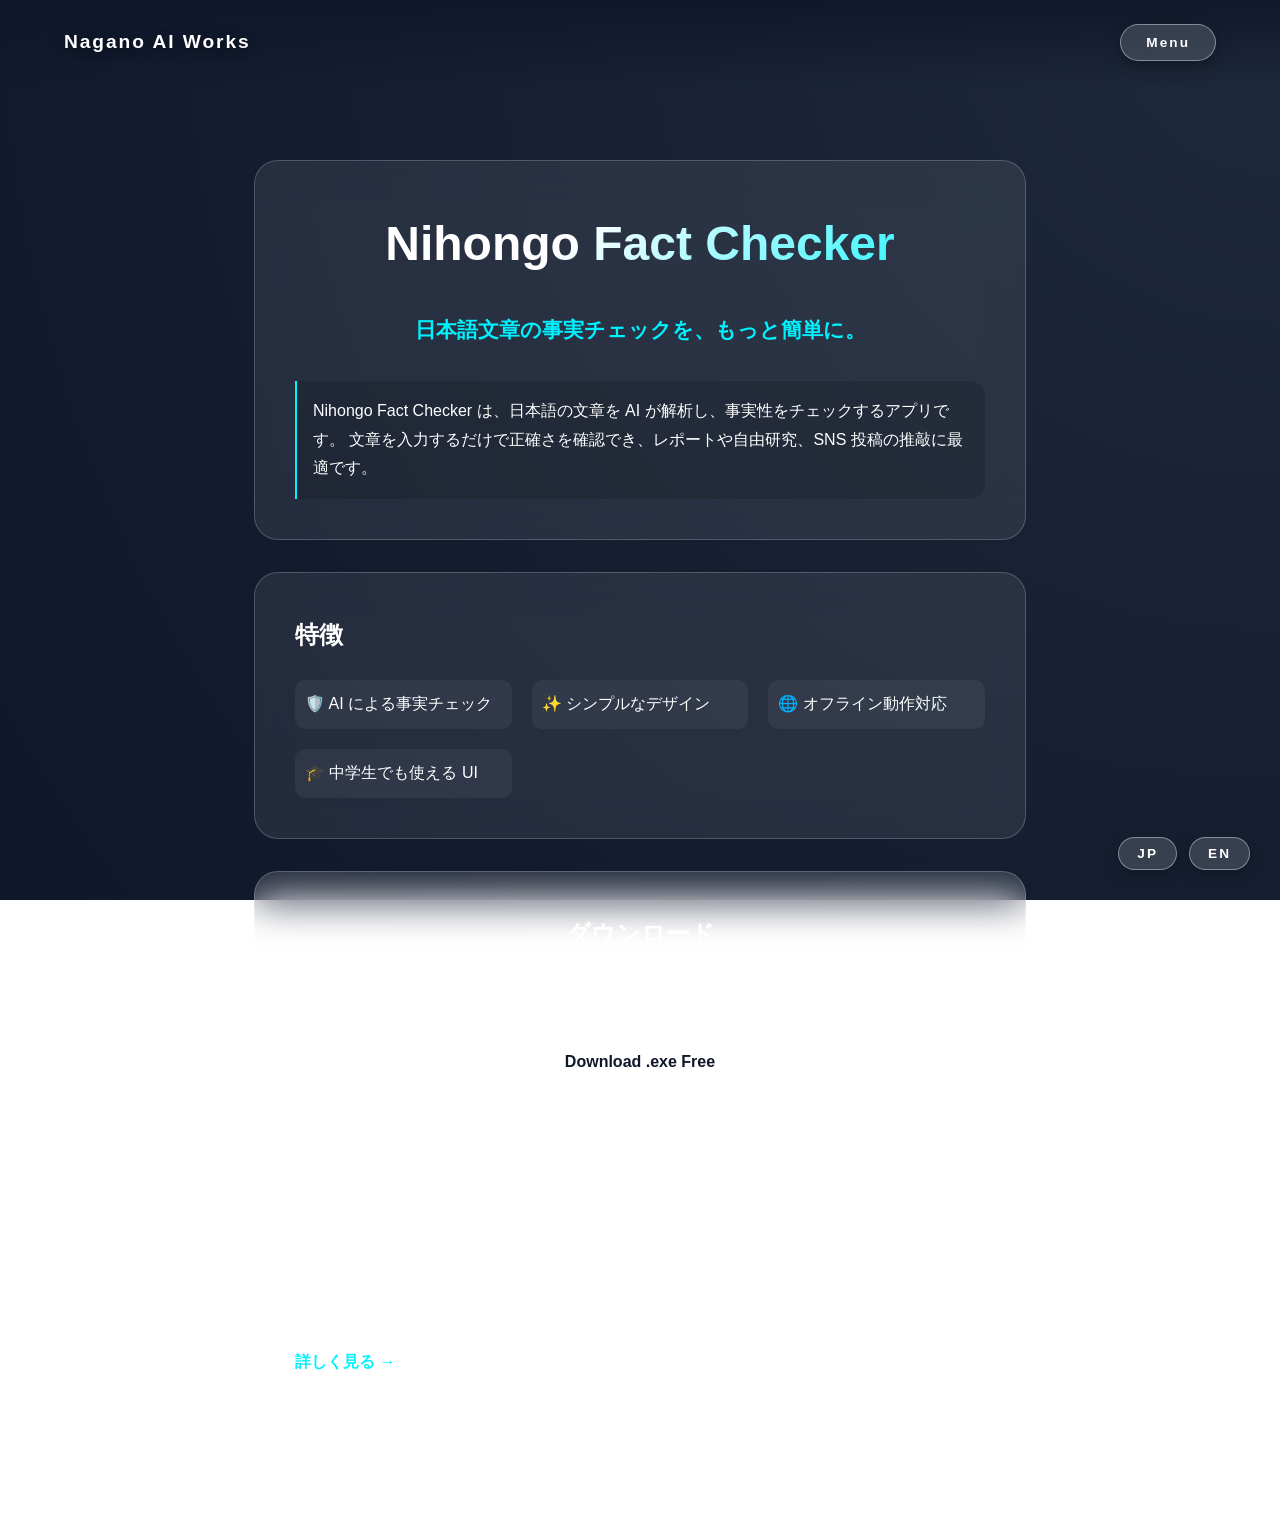
==== index.html @ b747168b "Update index.html" ====
<!DOCTYPE html>
<html lang="ja">
<head>
    <meta charset="UTF-8">
    <meta name="viewport" content="width=device-width, initial-scale=1.0">
    <title>Nihongo Fact Checker | Nagano AI Works</title>
    <link rel="stylesheet" href="style.css">
</head>
<body>
    <header>
        <div class="logo">Nagano AI Works</div>
        <button class="menu-btn" onclick="toggleNav()">Menu</button>
    </header>

    <main class="container">
        <section class="glass-card" style="text-align: center;">
            <h1 style="background: linear-gradient(135deg, #fff 40%, var(--accent) 100%); -webkit-background-clip: text; -webkit-text-fill-color: transparent;">
                Nihongo Fact Checker
            </h1>
            <p class="accent-text" style="font-size: 1.3rem; margin-bottom: 2rem;">日本語文章の事実チェックを、もっと簡単に。</p>
            <p style="text-align: left; padding: 1rem; border-left: 2px solid var(--accent); background: rgba(0,0,0,0.15); border-radius: 0 15px 15px 0;">
                Nihongo Fact Checker は、日本語の文章を AI が解析し、事実性をチェックするアプリです。
                文章を入力するだけで正確さを確認でき、レポートや自由研究、SNS 投稿の推敲に最適です。
            </p>
        </section>

        <section class="glass-card">
            <h2>特徴</h2>
            <ul style="list-style: none; margin-top: 1.5rem; display: grid; grid-template-columns: repeat(auto-fit, minmax(200px, 1fr)); gap: 20px;">
                <li style="padding: 10px; background: rgba(255,255,255,0.05); border-radius: 10px;">🛡️ AI による事実チェック</li>
                <li style="padding: 10px; background: rgba(255,255,255,0.05); border-radius: 10px;">✨ シンプルなデザイン</li>
                <li style="padding: 10px; background: rgba(255,255,255,0.05); border-radius: 10px;">🌐 オフライン動作対応</li>
                <li style="padding: 10px; background: rgba(255,255,255,0.05); border-radius: 10px;">🎓 中学生でも使える UI</li>
            </ul>
        </section>

        <section class="glass-card" style="text-align: center;">
            <h2>ダウンロード</h2>
            <p style="margin: 1rem 0; color: var(--text-sub);">Windows 版 (v1.0) を無料でダウンロードできます。</p>
            <a href="dist/NihongoFactChecker.exe" class="btn-main" onclick="startDownload(event)">
                Download .exe Free
            </a>
        </section>

        <section class="glass-card">
            <h2>Nagano AI Works について</h2>
            <p style="margin-top: 1rem;">
                長野県在住の個人クリエイターによる AI ソフトウェア開発ブランド。
                「シンプルで強い AI ツールを、誰にでも」を理念に、一人ですべての開発を行っています。
            </p>
            <a href="company.html" style="color: var(--accent); text-decoration: none; display: inline-block; margin-top: 1.5rem; font-weight: bold;">詳しく見る →</a>
        </section>
    </main>

    <script src="common.js"></script>
</body>
</html>
---- style.css ----
:root {
  --glass-bg: rgba(255, 255, 255, 0.08);
  --glass-border: rgba(255, 255, 255, 0.2);
  --blur-val: 20px;
  --accent: #00f2fe;
  --text-main: #ffffff;
  --text-sub: rgba(255, 255, 255, 0.7);
  --bg-dark: #0f172a;
}

* { margin: 0; padding: 0; box-sizing: border-box; }

body {
  background: radial-gradient(circle at top right, #1e293b, #0f172a);
  background-attachment: fixed;
  color: var(--text-main);
  font-family: "Helvetica Neue", Arial, "Hiragino Sans", sans-serif;
  line-height: 1.8;
  overflow-x: hidden;
}

/* ヘッダーの視認性強化 */
header {
  position: fixed;
  top: 0;
  width: 100%;
  padding: 1.5rem 5%;
  display: flex;
  justify-content: space-between;
  align-items: center;
  z-index: 2000;
  background: linear-gradient(to bottom, rgba(15, 23, 42, 0.9) 0%, rgba(15, 23, 42, 0) 100%);
}

.logo {
  font-size: 1.2rem;
  font-weight: 800;
  letter-spacing: 0.1em;
  text-shadow: 0 2px 10px rgba(0,0,0,0.5);
}

.menu-btn {
  background: rgba(255, 255, 255, 0.15);
  border: 1px solid rgba(255, 255, 255, 0.4);
  backdrop-filter: blur(10px);
  color: white;
  padding: 10px 25px;
  border-radius: 50px;
  cursor: pointer;
  font-size: 0.85rem;
  font-weight: 700;
  letter-spacing: 0.15em;
  transition: 0.3s;
  box-shadow: 0 4px 15px rgba(0, 0, 0, 0.3);
}

.menu-btn:hover {
  background: white;
  color: var(--bg-dark);
  transform: scale(1.05);
}

/* フルスクリーンメニュー */
#navOverlay {
  position: fixed;
  inset: 0;
  background: rgba(10, 15, 28, 0.98);
  backdrop-filter: blur(30px);
  display: flex;
  flex-direction: column;
  justify-content: center;
  align-items: center;
  opacity: 0;
  visibility: hidden;
  transition: 0.4s cubic-bezier(0.16, 1, 0.3, 1);
  z-index: 1500;
}

#navOverlay.active { opacity: 1; visibility: visible; }

.nav-link {
  color: white;
  text-decoration: none;
  font-size: clamp(1.5rem, 8vw, 2.8rem);
  font-weight: 700;
  margin: 0.8rem 0;
  transition: 0.4s;
  opacity: 0;
  transform: translateY(20px);
}

#navOverlay.active .nav-link { opacity: 1; transform: translateY(0); }
.nav-link:hover { color: var(--accent); transform: scale(1.1); }

/* コンテンツカード */
.container { max-width: 900px; margin: 160px auto 100px; padding: 0 5%; }

.glass-card {
  background: var(--glass-bg);
  backdrop-filter: blur(var(--blur-val));
  -webkit-backdrop-filter: blur(var(--blur-val));
  border: 1px solid var(--glass-border);
  border-radius: 24px;
  padding: 2.5rem;
  margin-bottom: 2rem;
  opacity: 0;
  transform: translateY(30px);
  transition: 0.8s ease-out;
}

.glass-card.show { opacity: 1; transform: translateY(0); }

h1 { font-size: 3rem; margin-bottom: 1.5rem; font-weight: 800; }
.accent-text { color: var(--accent); font-weight: 600; }

.btn-main {
  display: inline-block;
  padding: 1rem 2.5rem;
  background: white;
  color: var(--bg-dark);
  text-decoration: none;
  border-radius: 50px;
  font-weight: 800;
  transition: 0.3s;
  margin-top: 1rem;
}

.btn-main:hover { transform: translateY(-3px); box-shadow: 0 10px 20px rgba(0, 242, 254, 0.3); }

/* 広告枠（404用） */
.ad-space {
  border: 1px dashed var(--glass-border);
  background: rgba(0,0,0,0.2);
  padding: 2rem;
  margin-top: 2rem;
  border-radius: 15px;
}
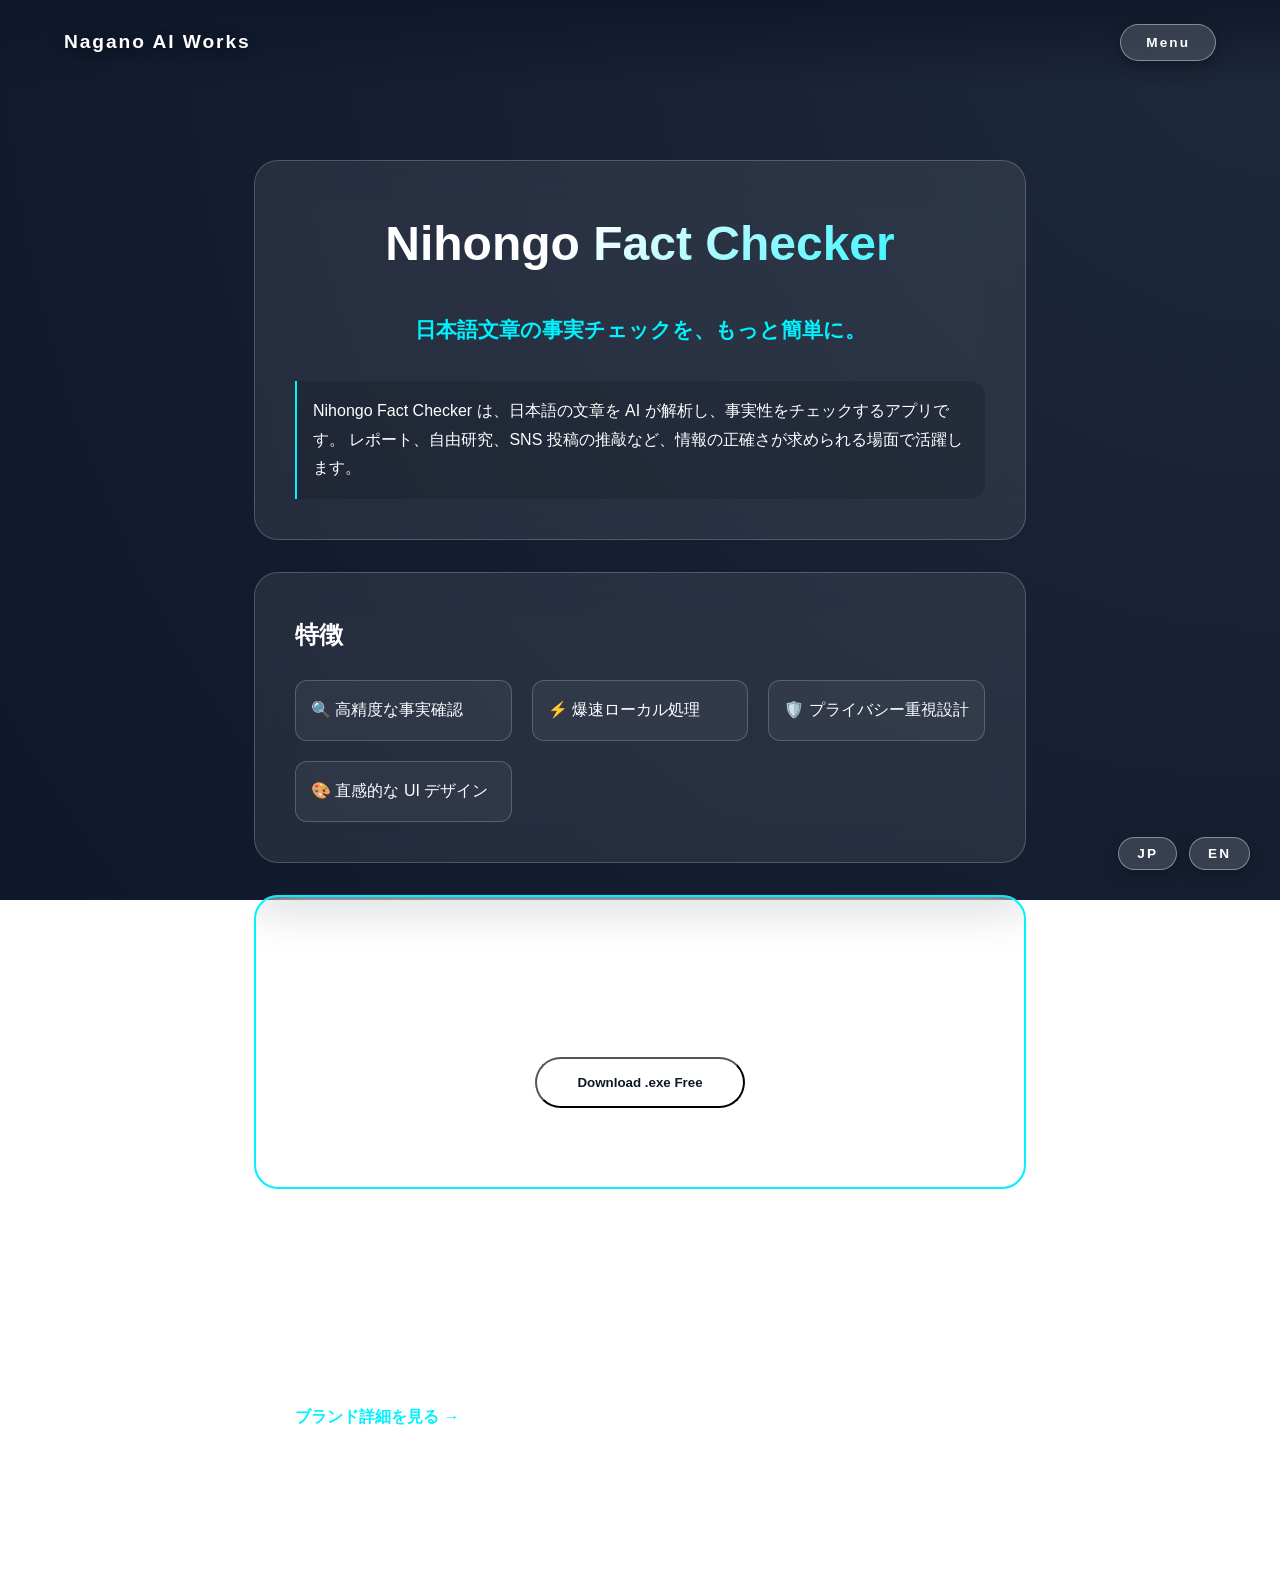
==== commit 302d9bc4: "Update index.html" ====
--- a/index.html
+++ b/index.html
@@ -20,35 +20,38 @@
             <p class="accent-text" style="font-size: 1.3rem; margin-bottom: 2rem;">日本語文章の事実チェックを、もっと簡単に。</p>
             <p style="text-align: left; padding: 1rem; border-left: 2px solid var(--accent); background: rgba(0,0,0,0.15); border-radius: 0 15px 15px 0;">
                 Nihongo Fact Checker は、日本語の文章を AI が解析し、事実性をチェックするアプリです。
-                文章を入力するだけで正確さを確認でき、レポートや自由研究、SNS 投稿の推敲に最適です。
+                レポート、自由研究、SNS 投稿の推敲など、情報の正確さが求められる場面で活躍します。
             </p>
         </section>
 
         <section class="glass-card">
             <h2>特徴</h2>
             <ul style="list-style: none; margin-top: 1.5rem; display: grid; grid-template-columns: repeat(auto-fit, minmax(200px, 1fr)); gap: 20px;">
-                <li style="padding: 10px; background: rgba(255,255,255,0.05); border-radius: 10px;">🛡️ AI による事実チェック</li>
-                <li style="padding: 10px; background: rgba(255,255,255,0.05); border-radius: 10px;">✨ シンプルなデザイン</li>
-                <li style="padding: 10px; background: rgba(255,255,255,0.05); border-radius: 10px;">🌐 オフライン動作対応</li>
-                <li style="padding: 10px; background: rgba(255,255,255,0.05); border-radius: 10px;">🎓 中学生でも使える UI</li>
+                <li style="padding: 15px; background: rgba(255,255,255,0.05); border-radius: 12px; border: 1px solid var(--glass-border);">🔍 高精度な事実確認</li>
+                <li style="padding: 15px; background: rgba(255,255,255,0.05); border-radius: 12px; border: 1px solid var(--glass-border);">⚡ 爆速ローカル処理</li>
+                <li style="padding: 15px; background: rgba(255,255,255,0.05); border-radius: 12px; border: 1px solid var(--glass-border);">🛡️ プライバシー重視設計</li>
+                <li style="padding: 15px; background: rgba(255,255,255,0.05); border-radius: 12px; border: 1px solid var(--glass-border);">🎨 直感的な UI デザイン</li>
             </ul>
         </section>
 
-        <section class="glass-card" style="text-align: center;">
+        <section class="glass-card" style="text-align: center; border: 2px solid var(--accent);">
             <h2>ダウンロード</h2>
-            <p style="margin: 1rem 0; color: var(--text-sub);">Windows 版 (v1.0) を無料でダウンロードできます。</p>
-            <a href="dist/NihongoFactChecker.exe" class="btn-main" onclick="startDownload(event)">
+            <p style="margin: 1rem 0; color: var(--text-sub);">Windows 版 (v1.0) を無料で配布中。</p>
+            
+            <button class="btn-main" onclick="openDownloadModal(event)">
                 Download .exe Free
-            </a>
+            </button>
+            
+            <p style="margin-top: 1rem; font-size: 0.8rem; opacity: 0.6;">対応 OS: Windows 10 / 11 (64bit)</p>
         </section>
 
-        <section class="glass-card">
-            <h2>Nagano AI Works について</h2>
+        <section class="glass-card" style="background: rgba(255,255,255,0.03);">
+            <h2>Nagano AI Works</h2>
             <p style="margin-top: 1rem;">
-                長野県在住の個人クリエイターによる AI ソフトウェア開発ブランド。
-                「シンプルで強い AI ツールを、誰にでも」を理念に、一人ですべての開発を行っています。
+                長野県から発信する個人開発ブランド。「シンプルで強い AI ツール」をコンセプトに、
+                あなたの知的な活動をテクノロジーでサポートします。
             </p>
-            <a href="company.html" style="color: var(--accent); text-decoration: none; display: inline-block; margin-top: 1.5rem; font-weight: bold;">詳しく見る →</a>
+            <a href="company.html" style="color: var(--accent); text-decoration: none; display: inline-block; margin-top: 1.5rem; font-weight: bold;">ブランド詳細を見る →</a>
         </section>
     </main>
 
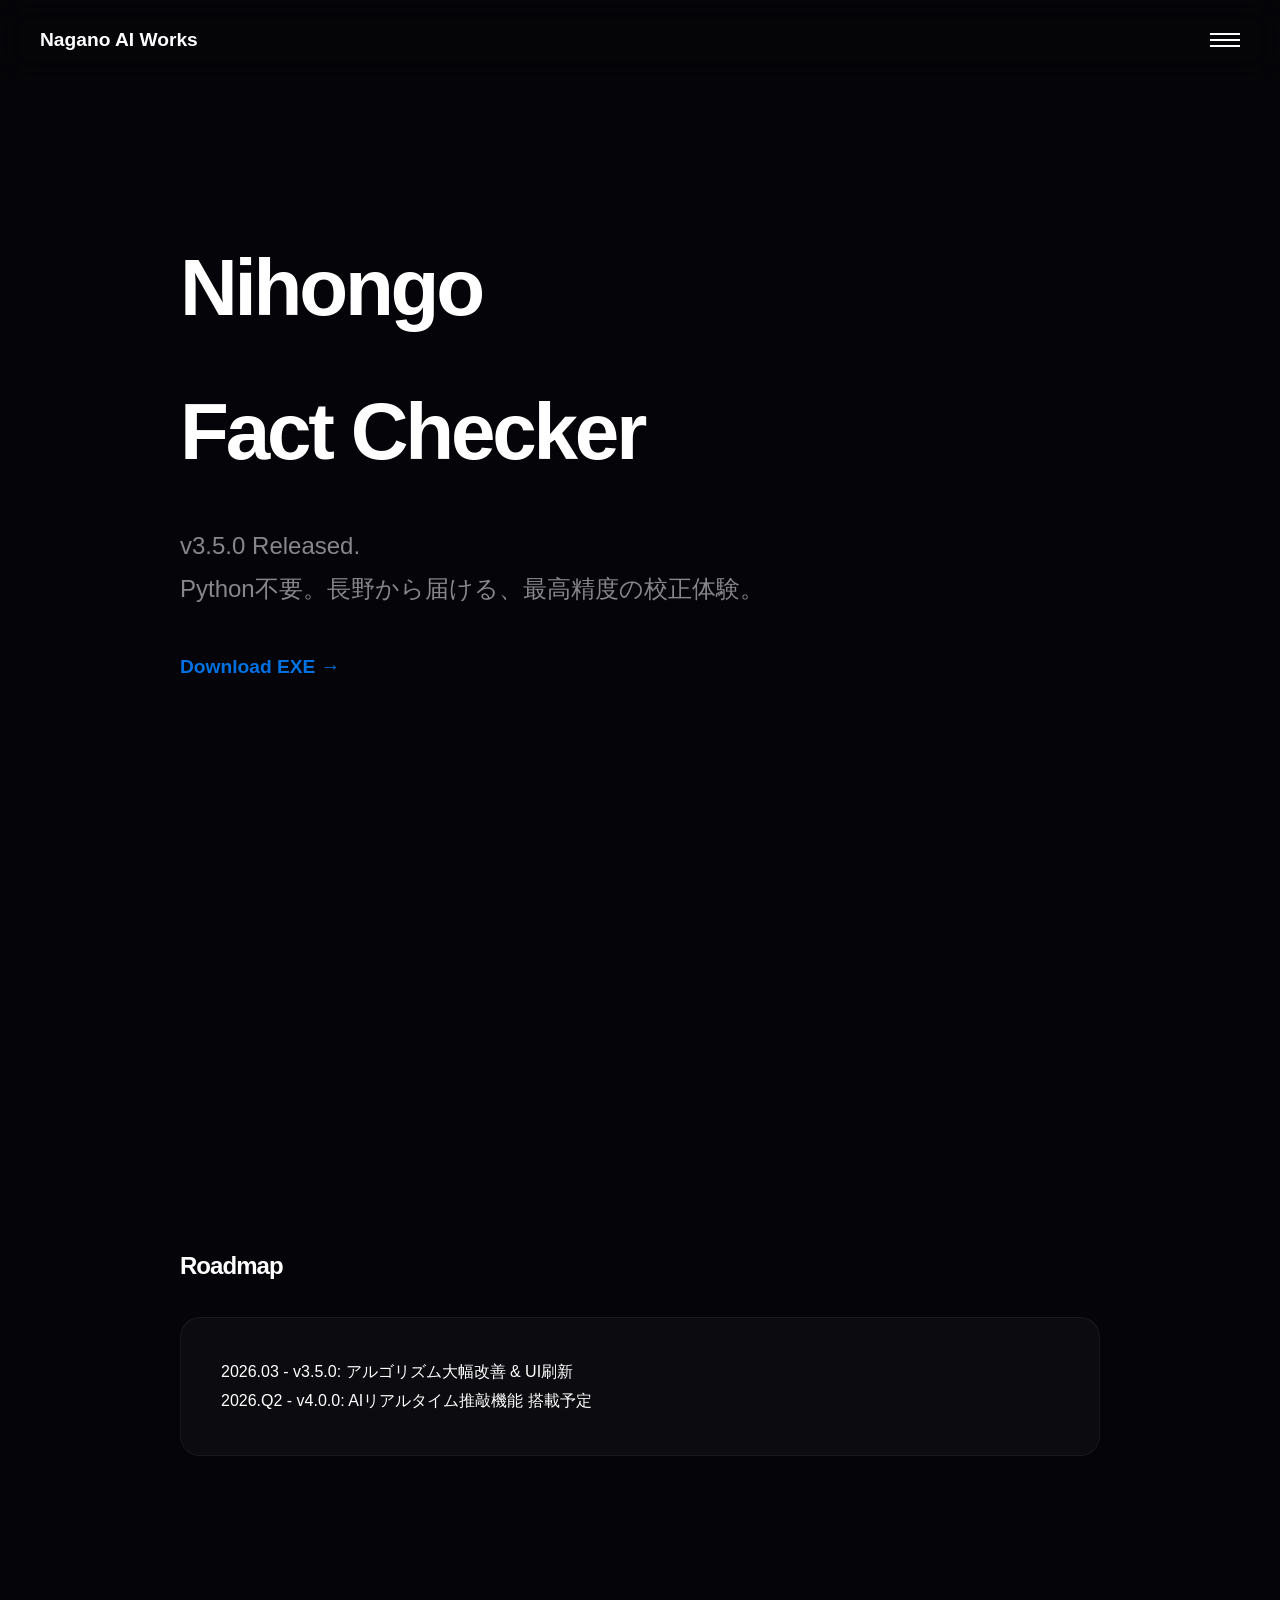
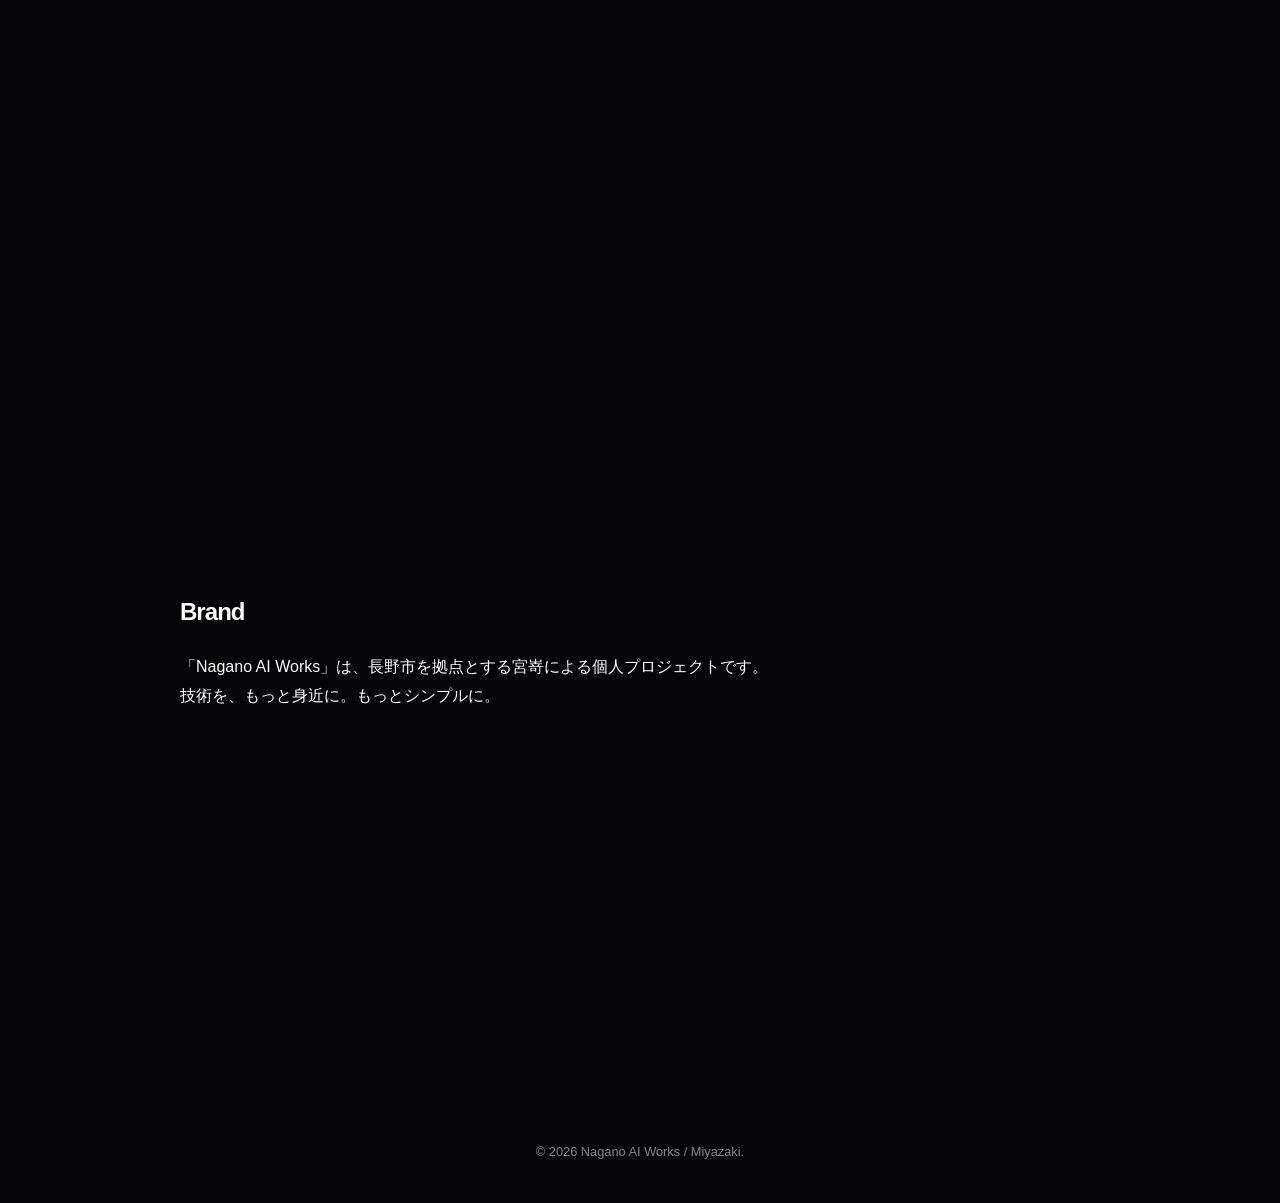
==== commit 1994d860: "Update index.html" ====
--- a/index.html
+++ b/index.html
@@ -8,53 +8,55 @@
 </head>
 <body>
     <header>
-        <div class="logo">Nagano AI Works</div>
-        <button class="menu-btn" onclick="toggleNav()">Menu</button>
+        <a href="#" class="logo">Nagano AI Works</a>
+        <button class="menu-trigger" id="js-menu-trigger">
+            <span></span><span></span><span></span>
+        </button>
     </header>
 
-    <main class="container">
-        <section class="glass-card" style="text-align: center;">
-            <h1 style="background: linear-gradient(135deg, #fff 40%, var(--accent) 100%); -webkit-background-clip: text; -webkit-text-fill-color: transparent;">
-                Nihongo Fact Checker
-            </h1>
-            <p class="accent-text" style="font-size: 1.3rem; margin-bottom: 2rem;">日本語文章の事実チェックを、もっと簡単に。</p>
-            <p style="text-align: left; padding: 1rem; border-left: 2px solid var(--accent); background: rgba(0,0,0,0.15); border-radius: 0 15px 15px 0;">
-                Nihongo Fact Checker は、日本語の文章を AI が解析し、事実性をチェックするアプリです。
-                レポート、自由研究、SNS 投稿の推敲など、情報の正確さが求められる場面で活躍します。
+    <div class="menu-overlay">
+        <nav class="menu-nav">
+            <a href="#home" style="transition-delay: 0.1s;">Home</a>
+            <a href="#roadmap" style="transition-delay: 0.2s;">Roadmap</a>
+            <a href="#brand" style="transition-delay: 0.3s;">Brand</a>
+            <a href="legal.html" style="transition-delay: 0.4s;">Terms & AI</a>
+        </nav>
+    </div>
+
+    <main id="home">
+        <section>
+            <h1 class="reveal" style="font-size: 5rem;">Nihongo<br>Fact Checker</h1>
+            <p class="reveal" style="color: var(--gray-text); font-size: 1.5rem; margin-top: 20px;">
+                v3.5.0 Released. <br>Python不要。長野から届ける、最高精度の校正体験。
             </p>
+            <div class="reveal" style="margin-top: 40px;">
+                <a href="https://github.com/shinorail/NihongoFactChecker/releases" 
+                   style="color: var(--accent-color); font-weight: 900; text-decoration: none; font-size: 1.2rem;">
+                   Download EXE →
+                </a>
+            </div>
         </section>
 
-        <section class="glass-card">
-            <h2>特徴</h2>
-            <ul style="list-style: none; margin-top: 1.5rem; display: grid; grid-template-columns: repeat(auto-fit, minmax(200px, 1fr)); gap: 20px;">
-                <li style="padding: 15px; background: rgba(255,255,255,0.05); border-radius: 12px; border: 1px solid var(--glass-border);">🔍 高精度な事実確認</li>
-                <li style="padding: 15px; background: rgba(255,255,255,0.05); border-radius: 12px; border: 1px solid var(--glass-border);">⚡ 爆速ローカル処理</li>
-                <li style="padding: 15px; background: rgba(255,255,255,0.05); border-radius: 12px; border: 1px solid var(--glass-border);">🛡️ プライバシー重視設計</li>
-                <li style="padding: 15px; background: rgba(255,255,255,0.05); border-radius: 12px; border: 1px solid var(--glass-border);">🎨 直感的な UI デザイン</li>
-            </ul>
+        <section id="roadmap">
+            <h2 class="reveal">Roadmap</h2>
+            <div class="content-box reveal" style="margin-top: 30px;">
+                <p>2026.03 - v3.5.0: アルゴリズム大幅改善 & UI刷新</p>
+                <p>2026.Q2 - v4.0.0: AIリアルタイム推敲機能 搭載予定</p>
+            </div>
         </section>
 
-        <section class="glass-card" style="text-align: center; border: 2px solid var(--accent);">
-            <h2>ダウンロード</h2>
-            <p style="margin: 1rem 0; color: var(--text-sub);">Windows 版 (v1.0) を無料で配布中。</p>
-            
-            <button class="btn-main" onclick="openDownloadModal(event)">
-                Download .exe Free
-            </button>
-            
-            <p style="margin-top: 1rem; font-size: 0.8rem; opacity: 0.6;">対応 OS: Windows 10 / 11 (64bit)</p>
-        </section>
-
-        <section class="glass-card" style="background: rgba(255,255,255,0.03);">
-            <h2>Nagano AI Works</h2>
-            <p style="margin-top: 1rem;">
-                長野県から発信する個人開発ブランド。「シンプルで強い AI ツール」をコンセプトに、
-                あなたの知的な活動をテクノロジーでサポートします。
+        <section id="brand">
+            <h2 class="reveal">Brand</h2>
+            <p class="reveal" style="margin-top: 20px;">
+                「Nagano AI Works」は、長野市を拠点とする宮嵜による個人プロジェクトです。<br>
+                技術を、もっと身近に。もっとシンプルに。
             </p>
-            <a href="company.html" style="color: var(--accent); text-decoration: none; display: inline-block; margin-top: 1.5rem; font-weight: bold;">ブランド詳細を見る →</a>
         </section>
     </main>
 
-    <script src="common.js"></script>
+    <footer class="footer-mini">
+        &copy; 2026 Nagano AI Works / Miyazaki.
+    </footer>
+    <script src="script.js"></script>
 </body>
 </html>
--- a/style.css
+++ b/style.css
@@ -1,137 +1,87 @@
 :root {
-  --glass-bg: rgba(255, 255, 255, 0.08);
-  --glass-border: rgba(255, 255, 255, 0.2);
-  --blur-val: 20px;
-  --accent: #00f2fe;
-  --text-main: #ffffff;
-  --text-sub: rgba(255, 255, 255, 0.7);
-  --bg-dark: #0f172a;
+    --bg-color: #050509;
+    --text-color: #ffffff;
+    --accent-color: #0071e3;
+    --gray-text: #86868b;
+    --ease: cubic-bezier(0.23, 1, 0.32, 1);
 }
 
-* { margin: 0; padding: 0; box-sizing: border-box; }
+* { box-sizing: border-box; margin: 0; padding: 0; }
 
 body {
-  background: radial-gradient(circle at top right, #1e293b, #0f172a);
-  background-attachment: fixed;
-  color: var(--text-main);
-  font-family: "Helvetica Neue", Arial, "Hiragino Sans", sans-serif;
-  line-height: 1.8;
-  overflow-x: hidden;
+    font-family: 'Inter', 'Noto Sans JP', sans-serif;
+    background-color: var(--bg-color);
+    color: var(--text-color);
+    line-height: 1.8;
+    overflow-x: hidden;
+    -webkit-font-smoothing: antialiased;
 }
 
-/* ヘッダーの視認性強化 */
+/* --- Navigation --- */
 header {
-  position: fixed;
-  top: 0;
-  width: 100%;
-  padding: 1.5rem 5%;
-  display: flex;
-  justify-content: space-between;
-  align-items: center;
-  z-index: 2000;
-  background: linear-gradient(to bottom, rgba(15, 23, 42, 0.9) 0%, rgba(15, 23, 42, 0) 100%);
+    position: fixed;
+    top: 0; width: 100%; height: 80px;
+    display: flex; justify-content: space-between; align-items: center;
+    padding: 0 40px; z-index: 1000;
+    background: rgba(5, 5, 9, 0.8); backdrop-filter: blur(15px);
 }
 
 .logo {
-  font-size: 1.2rem;
-  font-weight: 800;
-  letter-spacing: 0.1em;
-  text-shadow: 0 2px 10px rgba(0,0,0,0.5);
+    font-weight: 800; font-size: 1.2rem;
+    text-decoration: none; color: var(--text-color);
 }
 
-.menu-btn {
-  background: rgba(255, 255, 255, 0.15);
-  border: 1px solid rgba(255, 255, 255, 0.4);
-  backdrop-filter: blur(10px);
-  color: white;
-  padding: 10px 25px;
-  border-radius: 50px;
-  cursor: pointer;
-  font-size: 0.85rem;
-  font-weight: 700;
-  letter-spacing: 0.15em;
-  transition: 0.3s;
-  box-shadow: 0 4px 15px rgba(0, 0, 0, 0.3);
+.menu-trigger {
+    background: none; border: none; cursor: pointer;
+    width: 30px; height: 30px; position: relative; z-index: 2000;
 }
 
-.menu-btn:hover {
-  background: white;
-  color: var(--bg-dark);
-  transform: scale(1.05);
+.menu-trigger span {
+    display: block; position: absolute; height: 2px; width: 100%;
+    background: var(--text-color); transition: 0.3s var(--ease);
+}
+.menu-trigger span:nth-child(1) { top: 8px; }
+.menu-trigger span:nth-child(2) { top: 14px; }
+.menu-trigger span:nth-child(3) { top: 20px; }
+
+/* --- Fullscreen Menu --- */
+.menu-overlay {
+    position: fixed; top: 0; left: 0; width: 100%; height: 100vh;
+    background: var(--bg-color); z-index: 1500;
+    display: flex; justify-content: center; align-items: center;
+    opacity: 0; visibility: hidden; transition: 0.5s var(--ease);
 }
 
-/* フルスクリーンメニュー */
-#navOverlay {
-  position: fixed;
-  inset: 0;
-  background: rgba(10, 15, 28, 0.98);
-  backdrop-filter: blur(30px);
-  display: flex;
-  flex-direction: column;
-  justify-content: center;
-  align-items: center;
-  opacity: 0;
-  visibility: hidden;
-  transition: 0.4s cubic-bezier(0.16, 1, 0.3, 1);
-  z-index: 1500;
+.menu-nav a {
+    display: block; font-size: clamp(2.5rem, 8vw, 4rem);
+    font-weight: 900; text-decoration: none; color: var(--text-color);
+    margin: 20px 0; transform: translateY(50px); opacity: 0;
+    transition: 0.5s var(--ease);
 }
 
-#navOverlay.active { opacity: 1; visibility: visible; }
+body.menu-open .menu-overlay { opacity: 1; visibility: visible; }
+body.menu-open .menu-nav a { transform: translateY(0); opacity: 1; }
 
-.nav-link {
-  color: white;
-  text-decoration: none;
-  font-size: clamp(1.5rem, 8vw, 2.8rem);
-  font-weight: 700;
-  margin: 0.8rem 0;
-  transition: 0.4s;
-  opacity: 0;
-  transform: translateY(20px);
+body.menu-open .menu-trigger span:nth-child(1) { transform: translateY(6px) rotate(45deg); }
+body.menu-open .menu-trigger span:nth-child(2) { opacity: 0; }
+body.menu-open .menu-trigger span:nth-child(3) { transform: translateY(-6px) rotate(-45deg); }
+
+/* --- Sections --- */
+section {
+    min-height: 100vh; padding: 120px 40px;
+    display: flex; flex-direction: column; justify-content: center;
+    max-width: 1000px; margin: 0 auto;
 }
 
-#navOverlay.active .nav-link { opacity: 1; transform: translateY(0); }
-.nav-link:hover { color: var(--accent); transform: scale(1.1); }
+h1, h2 { font-weight: 900; letter-spacing: -0.04em; }
+.reveal { opacity: 0; transform: translateY(30px); transition: 1s var(--ease); }
+.reveal.active { opacity: 1; transform: translateY(0); }
 
-/* コンテンツカード */
-.container { max-width: 900px; margin: 160px auto 100px; padding: 0 5%; }
-
-.glass-card {
-  background: var(--glass-bg);
-  backdrop-filter: blur(var(--blur-val));
-  -webkit-backdrop-filter: blur(var(--blur-val));
-  border: 1px solid var(--glass-border);
-  border-radius: 24px;
-  padding: 2.5rem;
-  margin-bottom: 2rem;
-  opacity: 0;
-  transform: translateY(30px);
-  transition: 0.8s ease-out;
+.content-box {
+    background: rgba(255,255,255,0.03);
+    padding: 40px; border-radius: 20px; border: 1px solid rgba(255,255,255,0.05);
 }
 
-.glass-card.show { opacity: 1; transform: translateY(0); }
-
-h1 { font-size: 3rem; margin-bottom: 1.5rem; font-weight: 800; }
-.accent-text { color: var(--accent); font-weight: 600; }
-
-.btn-main {
-  display: inline-block;
-  padding: 1rem 2.5rem;
-  background: white;
-  color: var(--bg-dark);
-  text-decoration: none;
-  border-radius: 50px;
-  font-weight: 800;
-  transition: 0.3s;
-  margin-top: 1rem;
+.footer-mini {
+    text-align: center; padding: 40px; color: var(--gray-text); font-size: 0.8rem;
 }
-
-.btn-main:hover { transform: translateY(-3px); box-shadow: 0 10px 20px rgba(0, 242, 254, 0.3); }
-
-/* 広告枠（404用） */
-.ad-space {
-  border: 1px dashed var(--glass-border);
-  background: rgba(0,0,0,0.2);
-  padding: 2rem;
-  margin-top: 2rem;
-  border-radius: 15px;
-}
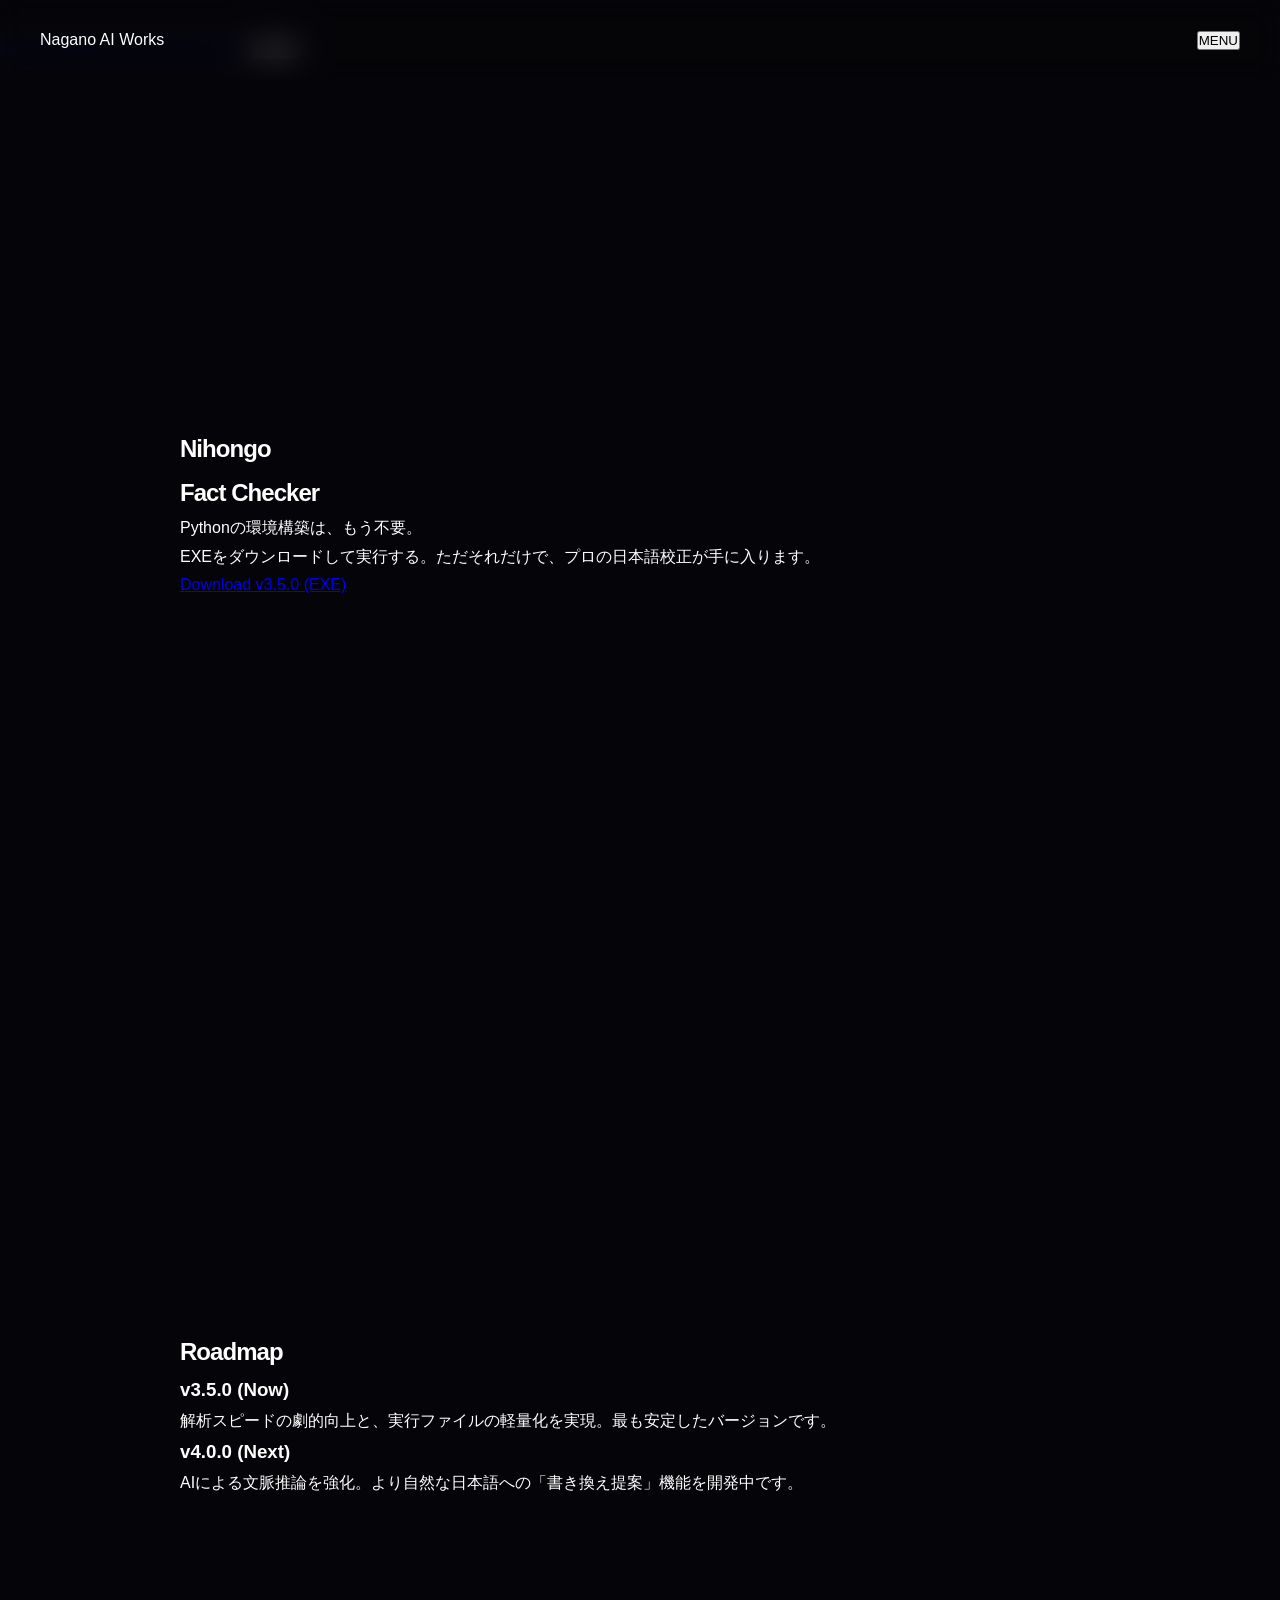
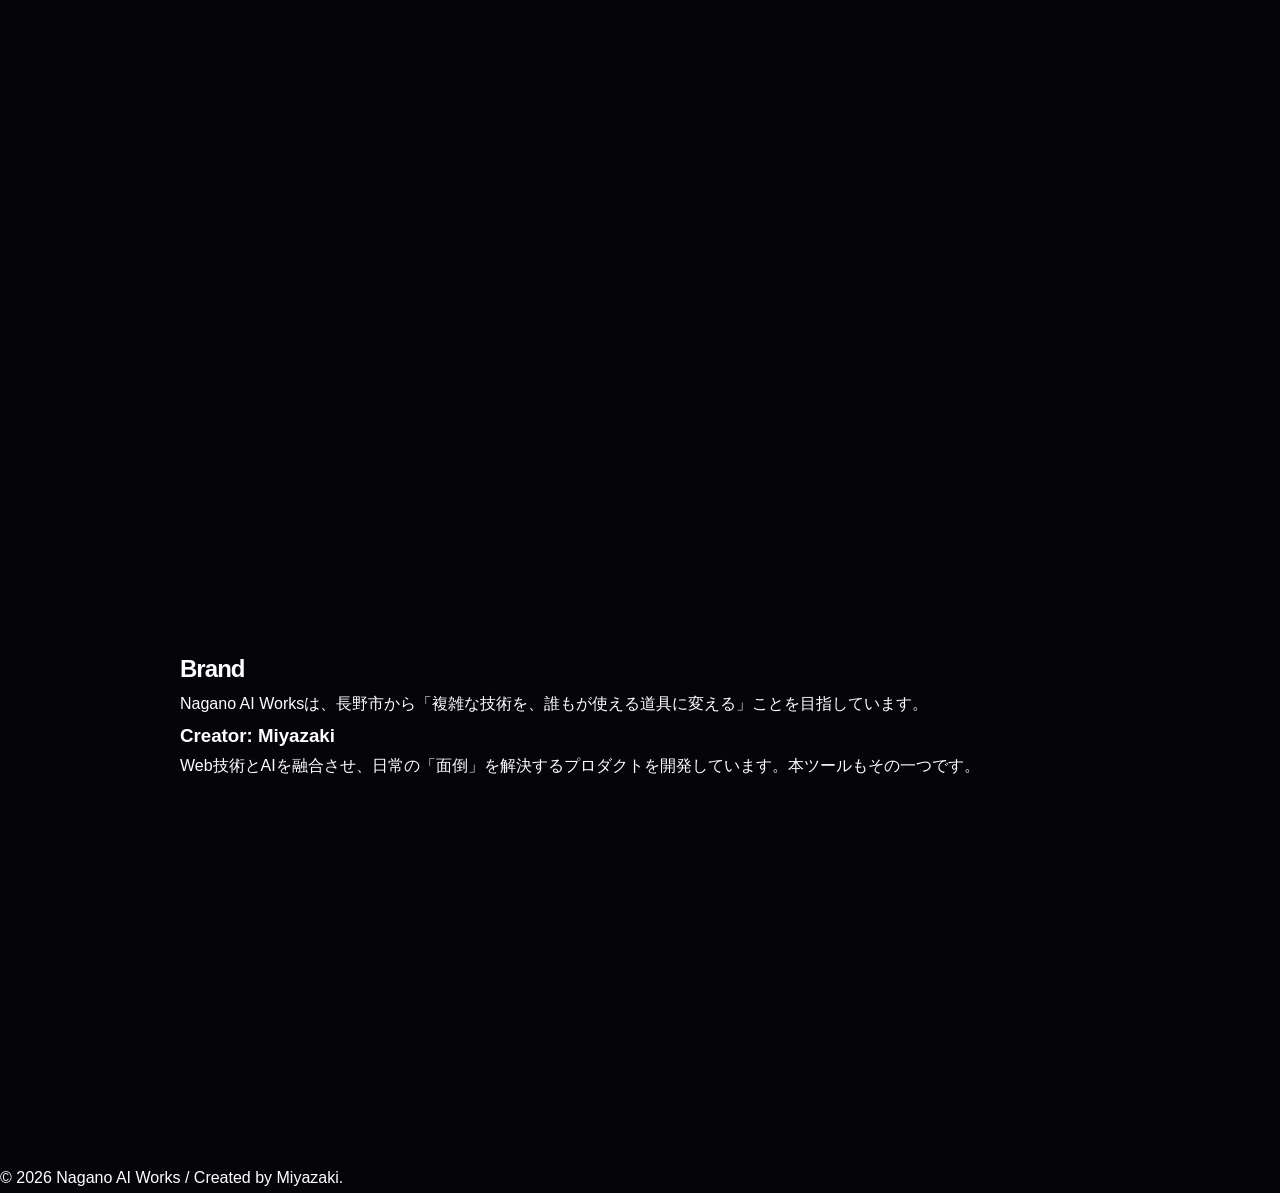
==== commit a8d0d267: "Update index.html" ====
--- a/index.html
+++ b/index.html
@@ -8,55 +8,53 @@
 </head>
 <body>
     <header>
-        <a href="#" class="logo">Nagano AI Works</a>
-        <button class="menu-trigger" id="js-menu-trigger">
-            <span></span><span></span><span></span>
-        </button>
+        <div class="brand-name">Nagano AI Works</div>
+        <button class="menu-btn" onclick="document.body.classList.toggle('open')">MENU</button>
     </header>
 
-    <div class="menu-overlay">
-        <nav class="menu-nav">
-            <a href="#home" style="transition-delay: 0.1s;">Home</a>
-            <a href="#roadmap" style="transition-delay: 0.2s;">Roadmap</a>
-            <a href="#brand" style="transition-delay: 0.3s;">Brand</a>
-            <a href="legal.html" style="transition-delay: 0.4s;">Terms & AI</a>
-        </nav>
+    <div class="overlay">
+        <a href="#home" onclick="document.body.classList.remove('open')">Home</a>
+        <a href="#roadmap" onclick="document.body.classList.remove('open')">Roadmap</a>
+        <a href="#brand" onclick="document.body.classList.remove('open')">Brand</a>
+        <a href="legal.html">Terms & AI</a>
+        <button class="menu-btn" style="margin-top:40px;" onclick="document.body.classList.remove('open')">CLOSE</button>
     </div>
 
     <main id="home">
         <section>
-            <h1 class="reveal" style="font-size: 5rem;">Nihongo<br>Fact Checker</h1>
-            <p class="reveal" style="color: var(--gray-text); font-size: 1.5rem; margin-top: 20px;">
-                v3.5.0 Released. <br>Python不要。長野から届ける、最高精度の校正体験。
-            </p>
-            <div class="reveal" style="margin-top: 40px;">
-                <a href="https://github.com/shinorail/NihongoFactChecker/releases" 
-                   style="color: var(--accent-color); font-weight: 900; text-decoration: none; font-size: 1.2rem;">
-                   Download EXE →
-                </a>
+            <h1>Nihongo<br>Fact Checker</h1>
+            <p class="lead">Pythonの環境構築は、もう不要。<br>EXEをダウンロードして実行する。ただそれだけで、プロの日本語校正が手に入ります。</p>
+            <div>
+                <a href="https://github.com/shinorail/NihongoFactChecker/releases" class="btn-dl">Download v3.5.0 (EXE)</a>
             </div>
         </section>
 
         <section id="roadmap">
-            <h2 class="reveal">Roadmap</h2>
-            <div class="content-box reveal" style="margin-top: 30px;">
-                <p>2026.03 - v3.5.0: アルゴリズム大幅改善 & UI刷新</p>
-                <p>2026.Q2 - v4.0.0: AIリアルタイム推敲機能 搭載予定</p>
+            <h2>Roadmap</h2>
+            <div class="grid">
+                <div class="card">
+                    <h3>v3.5.0 (Now)</h3>
+                    <p>解析スピードの劇的向上と、実行ファイルの軽量化を実現。最も安定したバージョンです。</p>
+                </div>
+                <div class="card">
+                    <h3>v4.0.0 (Next)</h3>
+                    <p>AIによる文脈推論を強化。より自然な日本語への「書き換え提案」機能を開発中です。</p>
+                </div>
             </div>
         </section>
 
         <section id="brand">
-            <h2 class="reveal">Brand</h2>
-            <p class="reveal" style="margin-top: 20px;">
-                「Nagano AI Works」は、長野市を拠点とする宮嵜による個人プロジェクトです。<br>
-                技術を、もっと身近に。もっとシンプルに。
-            </p>
+            <h2>Brand</h2>
+            <p class="lead">Nagano AI Worksは、長野市から「複雑な技術を、誰もが使える道具に変える」ことを目指しています。</p>
+            <div class="card">
+                <h3>Creator: Miyazaki</h3>
+                <p>Web技術とAIを融合させ、日常の「面倒」を解決するプロダクトを開発しています。本ツールもその一つです。</p>
+            </div>
         </section>
     </main>
 
-    <footer class="footer-mini">
-        &copy; 2026 Nagano AI Works / Miyazaki.
+    <footer>
+        &copy; 2026 Nagano AI Works / Created by Miyazaki.
     </footer>
-    <script src="script.js"></script>
 </body>
 </html>
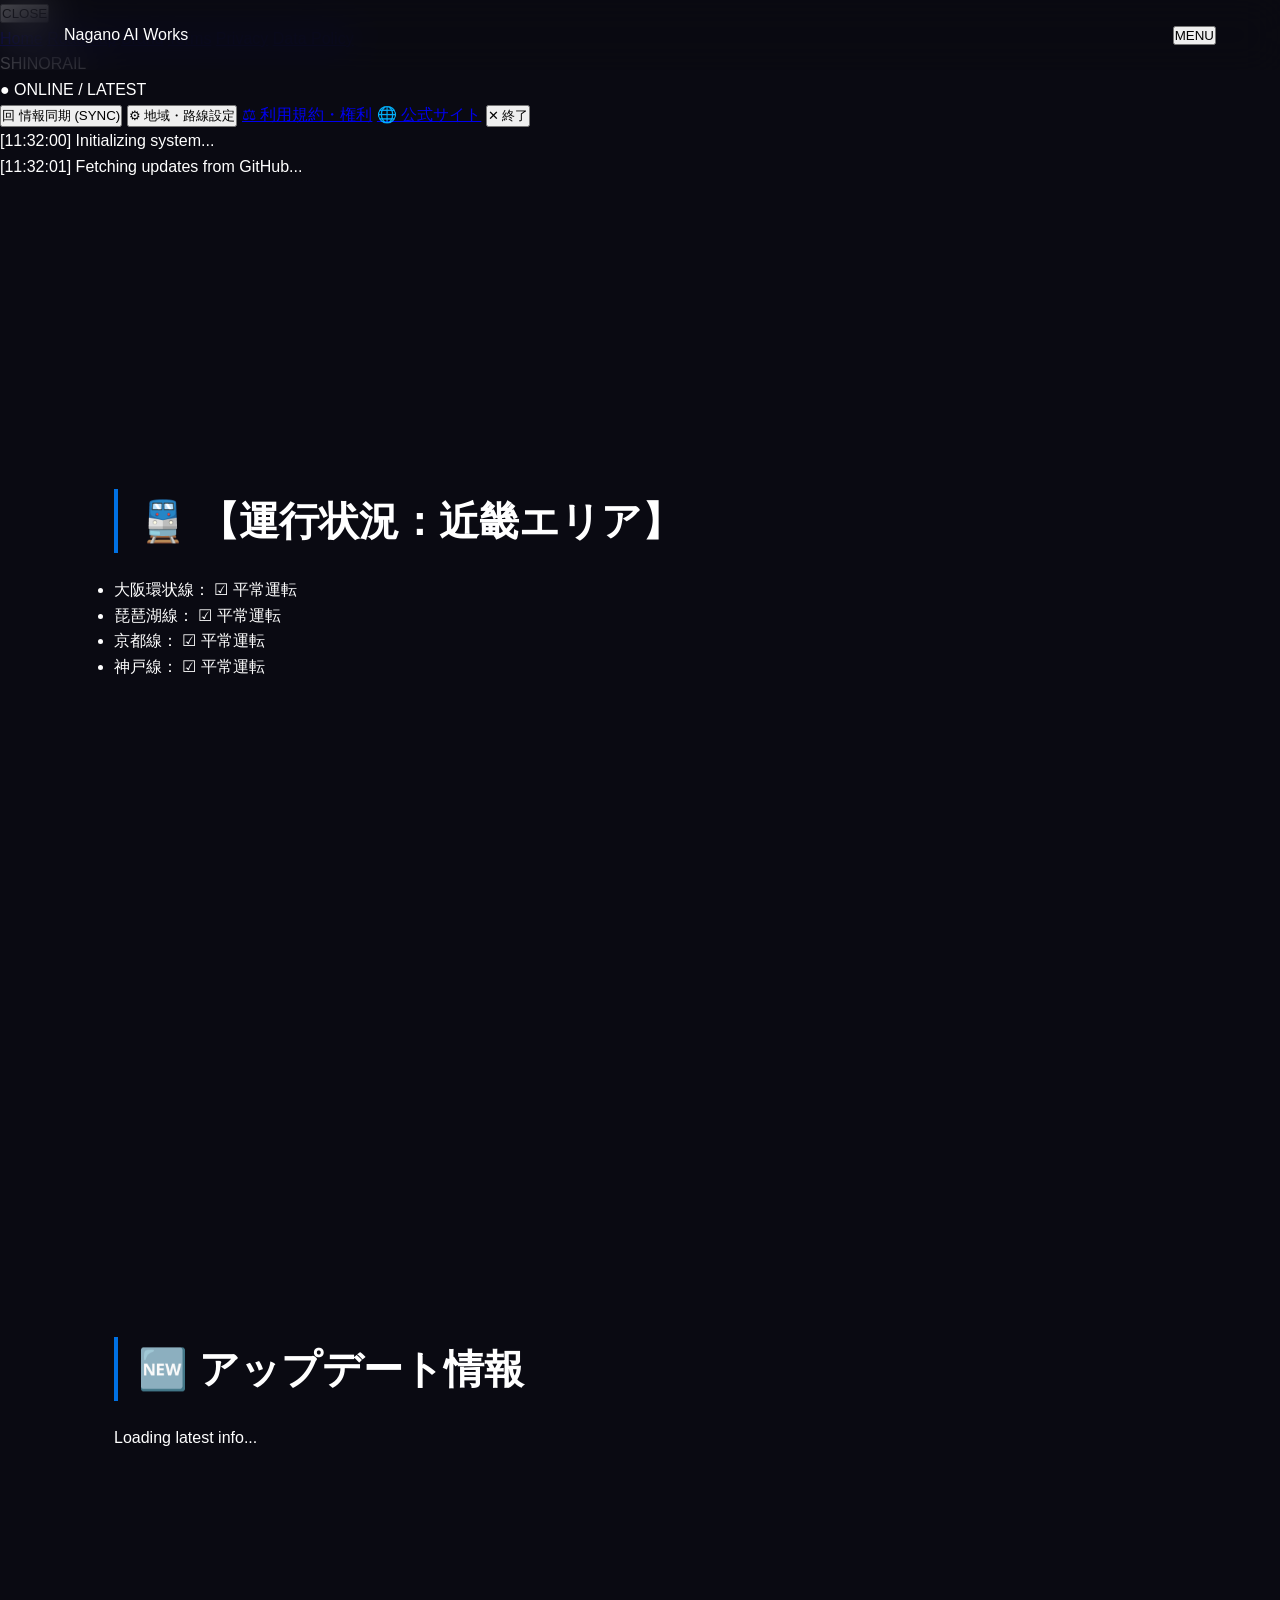
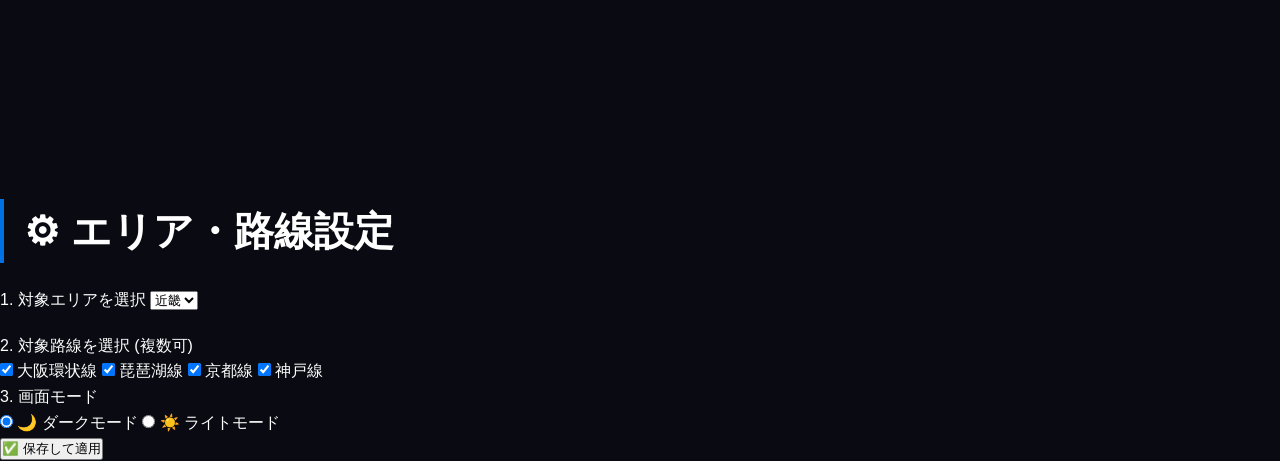
==== commit 31abefee: "Update index.html" ====
--- a/index.html
+++ b/index.html
@@ -3,58 +3,99 @@
 <head>
     <meta charset="UTF-8">
     <meta name="viewport" content="width=device-width, initial-scale=1.0">
-    <title>Nihongo Fact Checker | Nagano AI Works</title>
+    <title>SHINORAIL v3.5.0 Official</title>
     <link rel="stylesheet" href="style.css">
 </head>
-<body>
-    <header>
-        <div class="brand-name">Nagano AI Works</div>
-        <button class="menu-btn" onclick="document.body.classList.toggle('open')">MENU</button>
-    </header>
+<body class="dark-mode">
 
-    <div class="overlay">
-        <a href="#home" onclick="document.body.classList.remove('open')">Home</a>
-        <a href="#roadmap" onclick="document.body.classList.remove('open')">Roadmap</a>
-        <a href="#brand" onclick="document.body.classList.remove('open')">Brand</a>
-        <a href="legal.html">Terms & AI</a>
-        <button class="menu-btn" style="margin-top:40px;" onclick="document.body.classList.remove('open')">CLOSE</button>
-    </div>
+<header>
+    <div class="brand">Nagano AI Works</div>
+    <button class="menu-trigger" id="js-menu-open">MENU</button>
+</header>
 
-    <main id="home">
-        <section>
-            <h1>Nihongo<br>Fact Checker</h1>
-            <p class="lead">Pythonの環境構築は、もう不要。<br>EXEをダウンロードして実行する。ただそれだけで、プロの日本語校正が手に入ります。</p>
-            <div>
-                <a href="https://github.com/shinorail/NihongoFactChecker/releases" class="btn-dl">Download v3.5.0 (EXE)</a>
+<div class="full-menu" id="js-full-menu">
+    <button class="close-btn" id="js-menu-close">CLOSE</button>
+    <nav>
+        <a href="#home" class="menu-item">Home</a>
+        <a href="#roadmap" class="menu-item">Roadmap</a>
+        <a href="#brand" class="menu-item">Brand</a>
+        <a href="legal.html" class="menu-item">Terms</a>
+        <a href="legal.html" class="menu-item">Privacy</a>
+        <a href="legal.html" class="menu-item">Data Policy</a>
+    </nav>
+</div>
+
+<div class="app-layout">
+    <aside class="sidebar">
+        <div class="app-logo">SHINORAIL</div>
+        <div class="app-status" id="js-update-status">● ONLINE / LATEST</div>
+        
+        <div class="nav-group">
+            <button class="nav-link active">回 情報同期 (SYNC)</button>
+            <button class="nav-link" id="js-settings-trigger">⚙ 地域・路線設定</button>
+            <a href="legal.html" class="nav-link">⚖ 利用規約・権利</a>
+            <a href="https://github.com/shinorail/NihongoFactChecker" class="nav-link">🌐 公式サイト</a>
+            <button class="nav-link">✕ 終了</button>
+        </div>
+    </aside>
+
+    <main class="content">
+        <div class="console">
+            <div id="js-console-log">
+                [11:32:00] Initializing system...<br>
+                [11:32:01] Fetching updates from GitHub...<br>
+            </div>
+        </div>
+
+        <section class="info-panel">
+            <h2 class="panel-title">🚆 【運行状況：近畿エリア】</h2>
+            <div class="scroll-area">
+                <ul class="status-list" id="js-train-status">
+                    <li>大阪環状線： <span class="ok">☑ 平常運転</span></li>
+                    <li>琵琶湖線： <span class="ok">☑ 平常運転</span></li>
+                    <li>京都線： <span class="ok">☑ 平常運転</span></li>
+                    <li>神戸線： <span class="ok">☑ 平常運転</span></li>
+                    </ul>
             </div>
         </section>
 
-        <section id="roadmap">
-            <h2>Roadmap</h2>
-            <div class="grid">
-                <div class="card">
-                    <h3>v3.5.0 (Now)</h3>
-                    <p>解析スピードの劇的向上と、実行ファイルの軽量化を実現。最も安定したバージョンです。</p>
-                </div>
-                <div class="card">
-                    <h3>v4.0.0 (Next)</h3>
-                    <p>AIによる文脈推論を強化。より自然な日本語への「書き換え提案」機能を開発中です。</p>
-                </div>
-            </div>
-        </section>
-
-        <section id="brand">
-            <h2>Brand</h2>
-            <p class="lead">Nagano AI Worksは、長野市から「複雑な技術を、誰もが使える道具に変える」ことを目指しています。</p>
-            <div class="card">
-                <h3>Creator: Miyazaki</h3>
-                <p>Web技術とAIを融合させ、日常の「面倒」を解決するプロダクトを開発しています。本ツールもその一つです。</p>
+        <section class="info-panel">
+            <h2 class="panel-title">🆕 アップデート情報</h2>
+            <div id="js-update-info" class="update-content">
+                Loading latest info...
             </div>
         </section>
     </main>
+</div>
 
-    <footer>
-        &copy; 2026 Nagano AI Works / Created by Miyazaki.
-    </footer>
+<div class="modal" id="js-settings-modal">
+    <div class="modal-content">
+        <h2 class="modal-title">⚙ エリア・路線設定</h2>
+        <div class="settings-grid">
+            <div class="settings-left">
+                <label>1. 対象エリアを選択</label>
+                <select class="custom-select"><option>近畿</option></select>
+
+                <label style="margin-top:20px; display:block;">2. 対象路線を選択 (複数可)</label>
+                <div class="checkbox-list">
+                    <label><input type="checkbox" checked> 大阪環状線</label>
+                    <label><input type="checkbox" checked> 琵琶湖線</label>
+                    <label><input type="checkbox" checked> 京都線</label>
+                    <label><input type="checkbox" checked> 神戸線</label>
+                </div>
+            </div>
+            <div class="settings-right">
+                <label>3. 画面モード</label>
+                <div class="mode-switch">
+                    <label><input type="radio" name="mode" checked> 🌙 ダークモード</label>
+                    <label><input type="radio" name="mode"> ☀️ ライトモード</label>
+                </div>
+                <button class="save-btn" id="js-settings-close">✅ 保存して適用</button>
+            </div>
+        </div>
+    </div>
+</div>
+
+<script src="script.js"></script>
 </body>
 </html>
--- a/style.css
+++ b/style.css
@@ -1,87 +1,93 @@
 :root {
-    --bg-color: #050509;
-    --text-color: #ffffff;
-    --accent-color: #0071e3;
-    --gray-text: #86868b;
-    --ease: cubic-bezier(0.23, 1, 0.32, 1);
+    --bg: #0a0a12;
+    --card-bg: #161625;
+    --accent: #0071e3;
+    --text: #ffffff;
+    --text-dim: #a1a1a6;
+    --font-main: 'Inter', 'Noto Sans JP', sans-serif;
 }
 
 * { box-sizing: border-box; margin: 0; padding: 0; }
 
 body {
-    font-family: 'Inter', 'Noto Sans JP', sans-serif;
-    background-color: var(--bg-color);
-    color: var(--text-color);
-    line-height: 1.8;
+    background-color: var(--bg);
+    color: var(--text);
+    font-family: var(--font-main);
+    line-height: 1.6;
     overflow-x: hidden;
-    -webkit-font-smoothing: antialiased;
 }
 
 /* --- Navigation --- */
 header {
-    position: fixed;
-    top: 0; width: 100%; height: 80px;
+    position: fixed; top: 0; width: 100%; height: 70px;
     display: flex; justify-content: space-between; align-items: center;
-    padding: 0 40px; z-index: 1000;
-    background: rgba(5, 5, 9, 0.8); backdrop-filter: blur(15px);
+    padding: 0 5%; z-index: 1000;
+    background: rgba(10, 10, 18, 0.7); backdrop-filter: blur(20px);
 }
 
-.logo {
-    font-weight: 800; font-size: 1.2rem;
-    text-decoration: none; color: var(--text-color);
+.brand-name { font-weight: 800; font-size: 1.1rem; letter-spacing: 0.1rem; }
+
+/* ハンバーガーアイコン */
+.menu-btn {
+    background: none; border: 1px solid rgba(255,255,255,0.2);
+    color: white; padding: 8px 16px; border-radius: 20px;
+    cursor: pointer; font-weight: 600; font-size: 0.8rem;
+    transition: 0.3s; z-index: 2000;
+}
+.menu-btn:hover { background: white; color: black; }
+
+/* --- Full Menu Overlay --- */
+.overlay {
+    position: fixed; top: 0; left: 0; width: 100%; height: 100%;
+    background: var(--bg); z-index: 1500;
+    display: flex; flex-direction: column; justify-content: center; align-items: center;
+    opacity: 0; visibility: hidden; transition: 0.4s cubic-bezier(0.4, 0, 0.2, 1);
+}
+body.open .overlay { opacity: 1; visibility: visible; }
+
+.overlay a {
+    font-size: clamp(2.5rem, 10vw, 4.5rem); font-weight: 900;
+    text-decoration: none; color: white; margin: 10px 0;
+    transition: 0.3s; transform: translateY(30px); opacity: 0;
+}
+body.open .overlay a { transform: translateY(0); opacity: 1; }
+.overlay a:hover { color: var(--accent); transform: scale(1.05); }
+
+/* --- Layout --- */
+section {
+    max-width: 1100px; margin: 0 auto; padding: 120px 24px;
+    min-height: 90vh; display: flex; flex-direction: column; justify-content: center;
 }
 
-.menu-trigger {
-    background: none; border: none; cursor: pointer;
-    width: 30px; height: 30px; position: relative; z-index: 2000;
+h1 { font-size: clamp(3rem, 12vw, 6rem); font-weight: 900; line-height: 1; margin-bottom: 2rem; }
+h2 { font-size: 2.5rem; margin-bottom: 1.5rem; border-left: 4px solid var(--accent); padding-left: 20px; }
+
+.lead { font-size: 1.4rem; color: var(--text-dim); max-width: 700px; margin-bottom: 3rem; }
+
+/* カードデザイン（見やすさの鍵） */
+.grid { display: grid; grid-template-columns: repeat(auto-fit, minmax(300px, 1fr)); gap: 20px; }
+.card {
+    background: var(--card-bg); padding: 40px; border-radius: 24px;
+    transition: 0.3s; border: 1px solid rgba(255,255,255,0.05);
 }
+.card:hover { transform: translateY(-10px); background: #1c1c2e; }
+.card h3 { color: var(--accent); margin-bottom: 15px; font-size: 1.5rem; }
+.card p { color: var(--text-dim); font-size: 1rem; }
 
-.menu-trigger span {
-    display: block; position: absolute; height: 2px; width: 100%;
-    background: var(--text-color); transition: 0.3s var(--ease);
+.btn-dl {
+    display: inline-block; background: var(--accent); color: white;
+    padding: 20px 40px; border-radius: 40px; text-decoration: none;
+    font-weight: 800; font-size: 1.1rem; transition: 0.3s;
 }
-.menu-trigger span:nth-child(1) { top: 8px; }
-.menu-trigger span:nth-child(2) { top: 14px; }
-.menu-trigger span:nth-child(3) { top: 20px; }
+.btn-dl:hover { transform: scale(1.05); box-shadow: 0 10px 30px rgba(0,113,227,0.4); }
 
-/* --- Fullscreen Menu --- */
-.menu-overlay {
-    position: fixed; top: 0; left: 0; width: 100%; height: 100vh;
-    background: var(--bg-color); z-index: 1500;
-    display: flex; justify-content: center; align-items: center;
-    opacity: 0; visibility: hidden; transition: 0.5s var(--ease);
+footer { text-align: center; padding: 80px 0; color: var(--text-dim); font-size: 0.9rem; }
+
+/* 404 & Legal 用 */
+.legal-content { line-height: 2; color: #d2d2d7; }
+.legal-content h3 { margin: 40px 0 10px; color: white; }
+
+@media (max-width: 768px) {
+    section { padding: 80px 20px; }
+    h1 { font-size: 3.5rem; }
 }
-
-.menu-nav a {
-    display: block; font-size: clamp(2.5rem, 8vw, 4rem);
-    font-weight: 900; text-decoration: none; color: var(--text-color);
-    margin: 20px 0; transform: translateY(50px); opacity: 0;
-    transition: 0.5s var(--ease);
-}
-
-body.menu-open .menu-overlay { opacity: 1; visibility: visible; }
-body.menu-open .menu-nav a { transform: translateY(0); opacity: 1; }
-
-body.menu-open .menu-trigger span:nth-child(1) { transform: translateY(6px) rotate(45deg); }
-body.menu-open .menu-trigger span:nth-child(2) { opacity: 0; }
-body.menu-open .menu-trigger span:nth-child(3) { transform: translateY(-6px) rotate(-45deg); }
-
-/* --- Sections --- */
-section {
-    min-height: 100vh; padding: 120px 40px;
-    display: flex; flex-direction: column; justify-content: center;
-    max-width: 1000px; margin: 0 auto;
-}
-
-h1, h2 { font-weight: 900; letter-spacing: -0.04em; }
-.reveal { opacity: 0; transform: translateY(30px); transition: 1s var(--ease); }
-.reveal.active { opacity: 1; transform: translateY(0); }
-
-.content-box {
-    background: rgba(255,255,255,0.03);
-    padding: 40px; border-radius: 20px; border: 1px solid rgba(255,255,255,0.05);
-}
-
-.footer-mini {
-    text-align: center; padding: 40px; color: var(--gray-text); font-size: 0.8rem;
-}
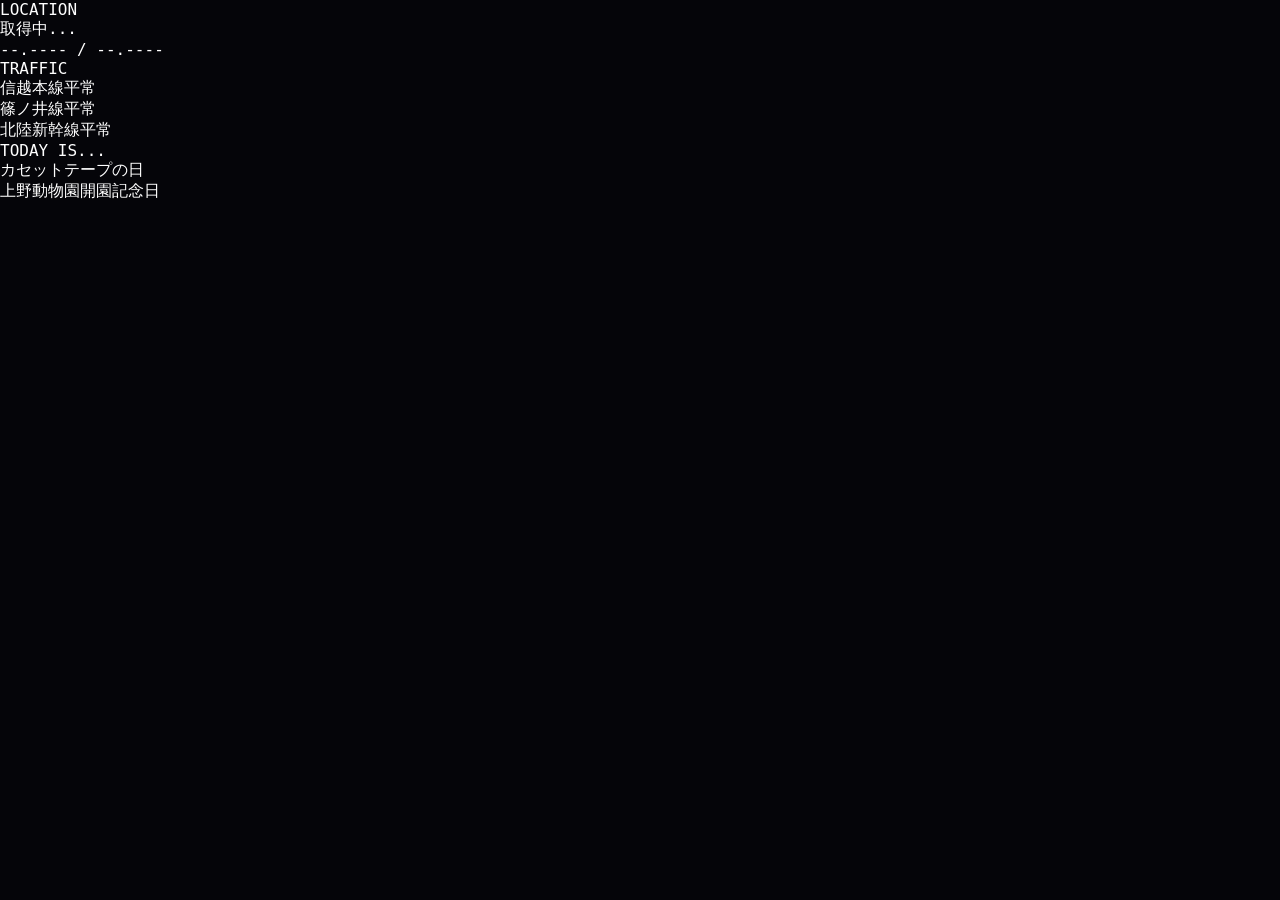
==== commit 6d8ecfa1: "Update index.html" ====
--- a/index.html
+++ b/index.html
@@ -3,98 +3,41 @@
 <head>
     <meta charset="UTF-8">
     <meta name="viewport" content="width=device-width, initial-scale=1.0">
-    <title>SHINORAIL v3.5.0 Official</title>
+    <title>SHINORAIL Utility</title>
     <link rel="stylesheet" href="style.css">
 </head>
-<body class="dark-mode">
+<body>
 
-<header>
-    <div class="brand">Nagano AI Works</div>
-    <button class="menu-trigger" id="js-menu-open">MENU</button>
-</header>
+<main class="grid-container">
+    <div class="feature-card" id="js-geo">
+        <div class="card-inner">
+            <span class="label">LOCATION</span>
+            <div class="display-value" id="js-location-name">取得中...</div>
+            <div class="sub-value" id="js-latlng">--.---- / --.----</div>
+        </div>
+    </div>
 
-<div class="full-menu" id="js-full-menu">
-    <button class="close-btn" id="js-menu-close">CLOSE</button>
-    <nav>
-        <a href="#home" class="menu-item">Home</a>
-        <a href="#roadmap" class="menu-item">Roadmap</a>
-        <a href="#brand" class="menu-item">Brand</a>
-        <a href="legal.html" class="menu-item">Terms</a>
-        <a href="legal.html" class="menu-item">Privacy</a>
-        <a href="legal.html" class="menu-item">Data Policy</a>
-    </nav>
-</div>
-
-<div class="app-layout">
-    <aside class="sidebar">
-        <div class="app-logo">SHINORAIL</div>
-        <div class="app-status" id="js-update-status">● ONLINE / LATEST</div>
-        
-        <div class="nav-group">
-            <button class="nav-link active">回 情報同期 (SYNC)</button>
-            <button class="nav-link" id="js-settings-trigger">⚙ 地域・路線設定</button>
-            <a href="legal.html" class="nav-link">⚖ 利用規約・権利</a>
-            <a href="https://github.com/shinorail/NihongoFactChecker" class="nav-link">🌐 公式サイト</a>
-            <button class="nav-link">✕ 終了</button>
-        </div>
-    </aside>
-
-    <main class="content">
-        <div class="console">
-            <div id="js-console-log">
-                [11:32:00] Initializing system...<br>
-                [11:32:01] Fetching updates from GitHub...<br>
-            </div>
-        </div>
-
-        <section class="info-panel">
-            <h2 class="panel-title">🚆 【運行状況：近畿エリア】</h2>
-            <div class="scroll-area">
-                <ul class="status-list" id="js-train-status">
-                    <li>大阪環状線： <span class="ok">☑ 平常運転</span></li>
-                    <li>琵琶湖線： <span class="ok">☑ 平常運転</span></li>
-                    <li>京都線： <span class="ok">☑ 平常運転</span></li>
-                    <li>神戸線： <span class="ok">☑ 平常運転</span></li>
-                    </ul>
-            </div>
-        </section>
-
-        <section class="info-panel">
-            <h2 class="panel-title">🆕 アップデート情報</h2>
-            <div id="js-update-info" class="update-content">
-                Loading latest info...
-            </div>
-        </section>
-    </main>
-</div>
-
-<div class="modal" id="js-settings-modal">
-    <div class="modal-content">
-        <h2 class="modal-title">⚙ エリア・路線設定</h2>
-        <div class="settings-grid">
-            <div class="settings-left">
-                <label>1. 対象エリアを選択</label>
-                <select class="custom-select"><option>近畿</option></select>
-
-                <label style="margin-top:20px; display:block;">2. 対象路線を選択 (複数可)</label>
-                <div class="checkbox-list">
-                    <label><input type="checkbox" checked> 大阪環状線</label>
-                    <label><input type="checkbox" checked> 琵琶湖線</label>
-                    <label><input type="checkbox" checked> 京都線</label>
-                    <label><input type="checkbox" checked> 神戸線</label>
-                </div>
-            </div>
-            <div class="settings-right">
-                <label>3. 画面モード</label>
-                <div class="mode-switch">
-                    <label><input type="radio" name="mode" checked> 🌙 ダークモード</label>
-                    <label><input type="radio" name="mode"> ☀️ ライトモード</label>
-                </div>
-                <button class="save-btn" id="js-settings-close">✅ 保存して適用</button>
+    <div class="feature-card" id="js-traffic">
+        <div class="card-inner">
+            <span class="label">TRAFFIC</span>
+            <div class="traffic-list">
+                <div class="item"><span>信越本線</span><span class="status ok">平常</span></div>
+                <div class="item"><span>篠ノ井線</span><span class="status ok">平常</span></div>
+                <div class="item"><span>北陸新幹線</span><span class="status ok">平常</span></div>
             </div>
         </div>
     </div>
-</div>
+
+    <div class="feature-card" id="js-day">
+        <div class="card-inner">
+            <span class="label">TODAY IS...</span>
+            <div class="display-value small" id="js-anniversary">
+                カセットテープの日<br>上野動物園開園記念日
+            </div>
+        </div>
+    </div>
+
+    </main>
 
 <script src="script.js"></script>
 </body>
--- a/style.css
+++ b/style.css
@@ -1,93 +1,56 @@
 :root {
-    --bg: #0a0a12;
-    --card-bg: #161625;
-    --accent: #0071e3;
-    --text: #ffffff;
-    --text-dim: #a1a1a6;
-    --font-main: 'Inter', 'Noto Sans JP', sans-serif;
+    --bg-dark: #050509;
+    --bg-sidebar: #0c1117;
+    --accent: #58a6ff;
+    --green: #3fb950;
+    --border: rgba(255,255,255,0.1);
 }
 
-* { box-sizing: border-box; margin: 0; padding: 0; }
-
 body {
-    background-color: var(--bg);
-    color: var(--text);
-    font-family: var(--font-main);
-    line-height: 1.6;
-    overflow-x: hidden;
+    margin: 0; background: var(--bg-dark); color: #fff;
+    font-family: 'Consolas', monospace; overflow: hidden;
 }
 
-/* --- Navigation --- */
 header {
-    position: fixed; top: 0; width: 100%; height: 70px;
+    position: fixed; top: 0; width: 100%; height: 50px;
     display: flex; justify-content: space-between; align-items: center;
-    padding: 0 5%; z-index: 1000;
-    background: rgba(10, 10, 18, 0.7); backdrop-filter: blur(20px);
+    padding: 0 20px; z-index: 1000; background: rgba(5,5,9,0.9);
 }
 
-.brand-name { font-weight: 800; font-size: 1.1rem; letter-spacing: 0.1rem; }
-
-/* ハンバーガーアイコン */
-.menu-btn {
-    background: none; border: 1px solid rgba(255,255,255,0.2);
-    color: white; padding: 8px 16px; border-radius: 20px;
-    cursor: pointer; font-weight: 600; font-size: 0.8rem;
-    transition: 0.3s; z-index: 2000;
-}
-.menu-btn:hover { background: white; color: black; }
-
-/* --- Full Menu Overlay --- */
-.overlay {
-    position: fixed; top: 0; left: 0; width: 100%; height: 100%;
-    background: var(--bg); z-index: 1500;
-    display: flex; flex-direction: column; justify-content: center; align-items: center;
-    opacity: 0; visibility: hidden; transition: 0.4s cubic-bezier(0.4, 0, 0.2, 1);
-}
-body.open .overlay { opacity: 1; visibility: visible; }
-
-.overlay a {
-    font-size: clamp(2.5rem, 10vw, 4.5rem); font-weight: 900;
-    text-decoration: none; color: white; margin: 10px 0;
-    transition: 0.3s; transform: translateY(30px); opacity: 0;
-}
-body.open .overlay a { transform: translateY(0); opacity: 1; }
-.overlay a:hover { color: var(--accent); transform: scale(1.05); }
-
-/* --- Layout --- */
-section {
-    max-width: 1100px; margin: 0 auto; padding: 120px 24px;
-    min-height: 90vh; display: flex; flex-direction: column; justify-content: center;
+.menu-trigger {
+    background: none; border: 1px solid #fff; color: #fff;
+    padding: 5px 15px; border-radius: 20px; cursor: pointer;
 }
 
-h1 { font-size: clamp(3rem, 12vw, 6rem); font-weight: 900; line-height: 1; margin-bottom: 2rem; }
-h2 { font-size: 2.5rem; margin-bottom: 1.5rem; border-left: 4px solid var(--accent); padding-left: 20px; }
+/* 巨大メニュー */
+.full-menu {
+    position: fixed; inset: 0; background: var(--bg-dark);
+    z-index: 3000; display: flex; flex-direction: column;
+    justify-content: center; align-items: center;
+    visibility: hidden; opacity: 0; transition: 0.4s;
+}
+.full-menu.active { visibility: visible; opacity: 1; }
+.full-menu a { font-size: 4rem; font-weight: 900; color: #fff; text-decoration: none; margin: 10px; }
 
-.lead { font-size: 1.4rem; color: var(--text-dim); max-width: 700px; margin-bottom: 3rem; }
+/* レイアウト */
+.app-layout { display: flex; padding-top: 50px; height: 100vh; }
+.sidebar { width: 250px; background: var(--bg-sidebar); border-right: 1px solid var(--border); padding: 20px; }
+.nav-link { 
+    display: block; width: 100%; padding: 12px; background: rgba(255,255,255,0.05);
+    border: 1px solid var(--border); color: #fff; text-align: left; margin-bottom: 8px;
+    cursor: pointer; text-decoration: none;
+}
+.nav-link.active { border-color: var(--accent); }
 
-/* カードデザイン（見やすさの鍵） */
-.grid { display: grid; grid-template-columns: repeat(auto-fit, minmax(300px, 1fr)); gap: 20px; }
-.card {
-    background: var(--card-bg); padding: 40px; border-radius: 24px;
-    transition: 0.3s; border: 1px solid rgba(255,255,255,0.05);
-}
-.card:hover { transform: translateY(-10px); background: #1c1c2e; }
-.card h3 { color: var(--accent); margin-bottom: 15px; font-size: 1.5rem; }
-.card p { color: var(--text-dim); font-size: 1rem; }
+.content { flex: 1; padding: 30px; overflow-y: auto; }
+.console { background: #000; padding: 15px; color: var(--green); border-radius: 4px; margin-bottom: 25px; border: 1px solid var(--border); }
 
-.btn-dl {
-    display: inline-block; background: var(--accent); color: white;
-    padding: 20px 40px; border-radius: 40px; text-decoration: none;
-    font-weight: 800; font-size: 1.1rem; transition: 0.3s;
-}
-.btn-dl:hover { transform: scale(1.05); box-shadow: 0 10px 30px rgba(0,113,227,0.4); }
+.info-panel { background: rgba(255,255,255,0.02); border: 1px solid var(--border); padding: 20px; border-radius: 8px; margin-bottom: 20px; }
+.panel-title { color: var(--accent); font-size: 1.1rem; border-bottom: 1px solid var(--border); padding-bottom: 10px; }
 
-footer { text-align: center; padding: 80px 0; color: var(--text-dim); font-size: 0.9rem; }
-
-/* 404 & Legal 用 */
-.legal-content { line-height: 2; color: #d2d2d7; }
-.legal-content h3 { margin: 40px 0 10px; color: white; }
-
-@media (max-width: 768px) {
-    section { padding: 80px 20px; }
-    h1 { font-size: 3.5rem; }
-}
+/* 設定モーダル */
+.modal { position: fixed; inset: 0; background: rgba(0,0,0,0.8); z-index: 4000; display: none; align-items: center; justify-content: center; }
+.modal.active { display: flex; }
+.modal-content { background: var(--bg-sidebar); width: 80%; max-width: 800px; padding: 40px; border-radius: 8px; border: 1px solid var(--accent); }
+.settings-grid { display: grid; grid-template-columns: 1fr 1fr; gap: 40px; }
+.save-btn { background: var(--accent); color: #fff; border: none; padding: 15px; width: 100%; cursor: pointer; margin-top: 20px; }
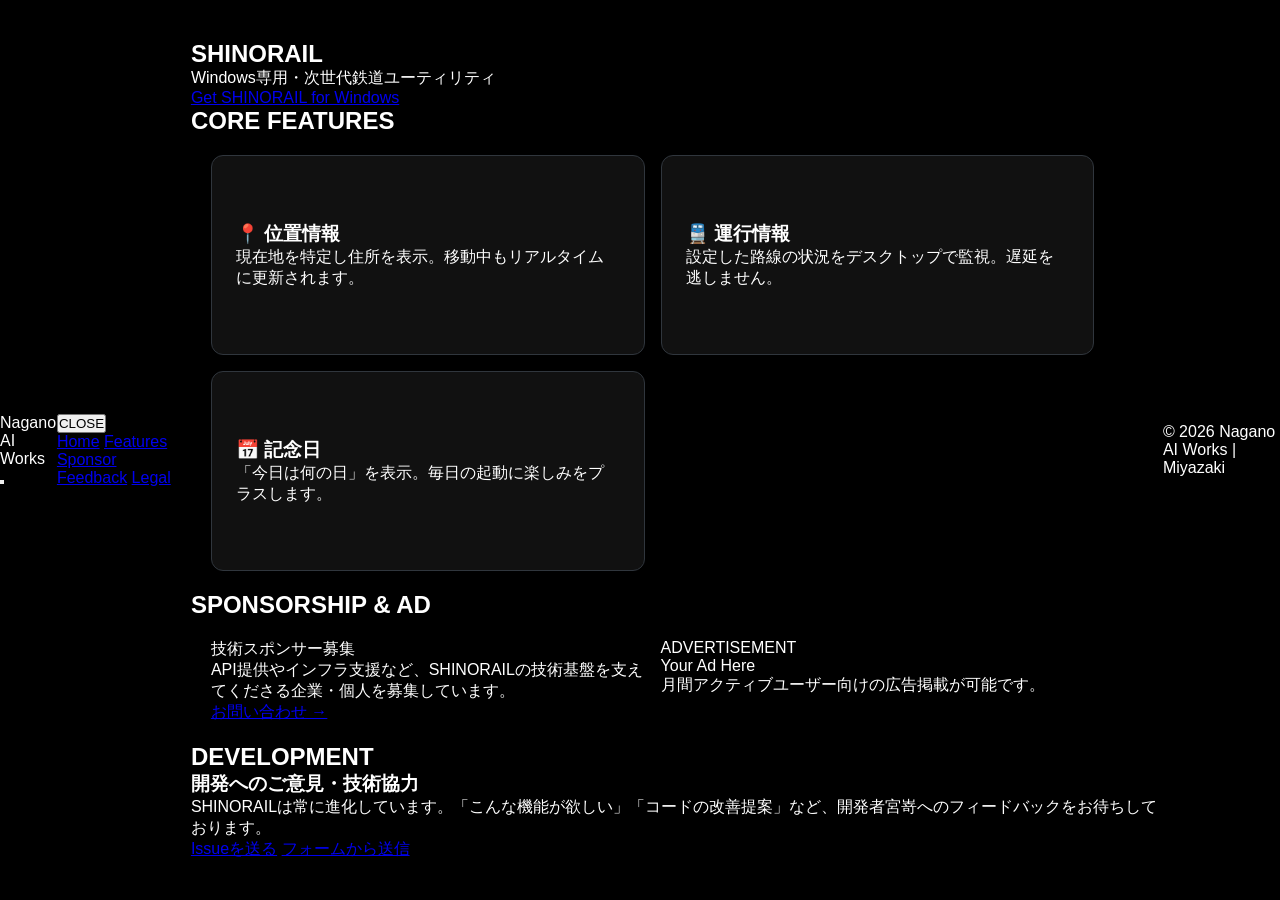
==== commit 6d17c133: "Update index.html" ====
--- a/index.html
+++ b/index.html
@@ -3,41 +3,77 @@
 <head>
     <meta charset="UTF-8">
     <meta name="viewport" content="width=device-width, initial-scale=1.0">
-    <title>SHINORAIL Utility</title>
+    <title>SHINORAIL | Official PR & Support</title>
     <link rel="stylesheet" href="style.css">
 </head>
 <body>
 
-<main class="grid-container">
-    <div class="feature-card" id="js-geo">
-        <div class="card-inner">
-            <span class="label">LOCATION</span>
-            <div class="display-value" id="js-location-name">取得中...</div>
-            <div class="sub-value" id="js-latlng">--.---- / --.----</div>
+<header>
+    <div class="logo">Nagano AI Works</div>
+    <button class="menu-trigger" id="js-menu-open"><span></span><span></span></button>
+</header>
+
+<div class="menu-overlay" id="js-menu-overlay">
+    <button class="close-btn" id="js-menu-close">CLOSE</button>
+    <nav class="huge-nav">
+        <a href="#home">Home</a>
+        <a href="#features">Features</a>
+        <a href="#sponsor">Sponsor</a>
+        <a href="#feedback">Feedback</a>
+        <a href="legal.html">Legal</a>
+    </nav>
+</div>
+
+<main>
+    <section class="hero" id="home">
+        <div class="hero-content">
+            <h1>SHINORAIL</h1>
+            <p class="tagline">Windows専用・次世代鉄道ユーティリティ</p>
+            <a href="https://github.com/shinorail/NihongoFactChecker/releases" class="btn-main">Get SHINORAIL for Windows</a>
         </div>
-    </div>
+    </section>
 
-    <div class="feature-card" id="js-traffic">
-        <div class="card-inner">
-            <span class="label">TRAFFIC</span>
-            <div class="traffic-list">
-                <div class="item"><span>信越本線</span><span class="status ok">平常</span></div>
-                <div class="item"><span>篠ノ井線</span><span class="status ok">平常</span></div>
-                <div class="item"><span>北陸新幹線</span><span class="status ok">平常</span></div>
+    <section class="section-wrap" id="features">
+        <h2 class="label-title">CORE FEATURES</h2>
+        <div class="grid-container">
+            <div class="feature-card"><h3>📍 位置情報</h3><p>現在地を特定し住所を表示。移動中もリアルタイムに更新されます。</p></div>
+            <div class="feature-card"><h3>🚆 運行情報</h3><p>設定した路線の状況をデスクトップで監視。遅延を逃しません。</p></div>
+            <div class="feature-card"><h3>📅 記念日</h3><p>「今日は何の日」を表示。毎日の起動に楽しみをプラスします。</p></div>
+        </div>
+    </section>
+
+    <section class="section-wrap" id="sponsor">
+        <h2 class="label-title">SPONSORSHIP & AD</h2>
+        <div class="grid-container">
+            <div class="card sponsor-card">
+                <span class="badge">技術スポンサー募集</span>
+                <p>API提供やインフラ支援など、SHINORAILの技術基盤を支えてくださる企業・個人を募集しています。</p>
+                <a href="mailto:your-email@example.com" class="contact-link">お問い合わせ →</a>
+            </div>
+            <div class="card ad-card">
+                <span class="badge">ADVERTISEMENT</span>
+                <div class="ad-placeholder">Your Ad Here</div>
+                <p>月間アクティブユーザー向けの広告掲載が可能です。</p>
             </div>
         </div>
-    </div>
+    </section>
 
-    <div class="feature-card" id="js-day">
-        <div class="card-inner">
-            <span class="label">TODAY IS...</span>
-            <div class="display-value small" id="js-anniversary">
-                カセットテープの日<br>上野動物園開園記念日
+    <section class="section-wrap" id="feedback">
+        <h2 class="label-title">DEVELOPMENT</h2>
+        <div class="card wide-card">
+            <h3>開発へのご意見・技術協力</h3>
+            <p>SHINORAILは常に進化しています。「こんな機能が欲しい」「コードの改善提案」など、開発者宮嵜へのフィードバックをお待ちしております。</p>
+            <div class="btn-group">
+                <a href="https://github.com/shinorail/NihongoFactChecker/issues" class="btn-sub">Issueを送る</a>
+                <a href="#" class="btn-sub">フォームから送信</a>
             </div>
         </div>
-    </div>
+    </section>
+</main>
 
-    </main>
+<footer>
+    <p>&copy; 2026 Nagano AI Works | Miyazaki</p>
+</footer>
 
 <script src="script.js"></script>
 </body>
--- a/style.css
+++ b/style.css
@@ -1,56 +1,90 @@
 :root {
-    --bg-dark: #050509;
-    --bg-sidebar: #0c1117;
+    --bg: #000000;
+    --card-bg: #111111;
     --accent: #58a6ff;
     --green: #3fb950;
-    --border: rgba(255,255,255,0.1);
+    --text: #ffffff;
+    --text-dim: #8b949e;
+    --border: #30363d;
 }
 
+* { box-sizing: border-box; margin: 0; padding: 0; }
 body {
-    margin: 0; background: var(--bg-dark); color: #fff;
-    font-family: 'Consolas', monospace; overflow: hidden;
+    background-color: var(--bg);
+    color: var(--text);
+    font-family: -apple-system, BlinkMacSystemFont, "Segoe UI", Roboto, "Helvetica Neue", Arial, sans-serif;
+    display: flex;
+    justify-content: center;
+    align-items: center;
+    min-height: 100vh;
 }
 
-header {
-    position: fixed; top: 0; width: 100%; height: 50px;
-    display: flex; justify-content: space-between; align-items: center;
-    padding: 0 20px; z-index: 1000; background: rgba(5,5,9,0.9);
+.grid-container {
+    display: grid;
+    grid-template-columns: repeat(auto-fit, minmax(300px, 1fr));
+    gap: 16px;
+    width: 95%;
+    max-width: 1000px;
+    padding: 20px;
 }
 
-.menu-trigger {
-    background: none; border: 1px solid #fff; color: #fff;
-    padding: 5px 15px; border-radius: 20px; cursor: pointer;
+.feature-card {
+    background: var(--card-bg);
+    border: 1px solid var(--border);
+    border-radius: 12px;
+    padding: 24px;
+    min-height: 200px;
+    display: flex;
+    flex-direction: column;
+    justify-content: center;
+    transition: 0.2s ease;
 }
 
-/* 巨大メニュー */
-.full-menu {
-    position: fixed; inset: 0; background: var(--bg-dark);
-    z-index: 3000; display: flex; flex-direction: column;
-    justify-content: center; align-items: center;
-    visibility: hidden; opacity: 0; transition: 0.4s;
+.feature-card:hover {
+    border-color: var(--accent);
 }
-.full-menu.active { visibility: visible; opacity: 1; }
-.full-menu a { font-size: 4rem; font-weight: 900; color: #fff; text-decoration: none; margin: 10px; }
 
-/* レイアウト */
-.app-layout { display: flex; padding-top: 50px; height: 100vh; }
-.sidebar { width: 250px; background: var(--bg-sidebar); border-right: 1px solid var(--border); padding: 20px; }
-.nav-link { 
-    display: block; width: 100%; padding: 12px; background: rgba(255,255,255,0.05);
-    border: 1px solid var(--border); color: #fff; text-align: left; margin-bottom: 8px;
-    cursor: pointer; text-decoration: none;
+.label {
+    display: block;
+    font-size: 0.75rem;
+    font-weight: 700;
+    color: var(--accent);
+    letter-spacing: 0.1em;
+    margin-bottom: 12px;
 }
-.nav-link.active { border-color: var(--accent); }
 
-.content { flex: 1; padding: 30px; overflow-y: auto; }
-.console { background: #000; padding: 15px; color: var(--green); border-radius: 4px; margin-bottom: 25px; border: 1px solid var(--border); }
+.display-value {
+    font-size: 1.8rem;
+    font-weight: 800;
+    line-height: 1.2;
+}
 
-.info-panel { background: rgba(255,255,255,0.02); border: 1px solid var(--border); padding: 20px; border-radius: 8px; margin-bottom: 20px; }
-.panel-title { color: var(--accent); font-size: 1.1rem; border-bottom: 1px solid var(--border); padding-bottom: 10px; }
+.display-value.small {
+    font-size: 1.2rem;
+}
 
-/* 設定モーダル */
-.modal { position: fixed; inset: 0; background: rgba(0,0,0,0.8); z-index: 4000; display: none; align-items: center; justify-content: center; }
-.modal.active { display: flex; }
-.modal-content { background: var(--bg-sidebar); width: 80%; max-width: 800px; padding: 40px; border-radius: 8px; border: 1px solid var(--accent); }
-.settings-grid { display: grid; grid-template-columns: 1fr 1fr; gap: 40px; }
-.save-btn { background: var(--accent); color: #fff; border: none; padding: 15px; width: 100%; cursor: pointer; margin-top: 20px; }
+.sub-value {
+    font-size: 0.85rem;
+    color: var(--text-dim);
+    margin-top: 8px;
+    font-family: monospace;
+}
+
+.traffic-list .item {
+    display: flex;
+    justify-content: space-between;
+    padding: 8px 0;
+    border-bottom: 1px solid rgba(255,255,255,0.05);
+    font-size: 0.95rem;
+}
+
+.status.ok {
+    color: var(--green);
+    font-weight: bold;
+}
+
+@media (max-width: 600px) {
+    .grid-container {
+        grid-template-columns: 1fr;
+    }
+}
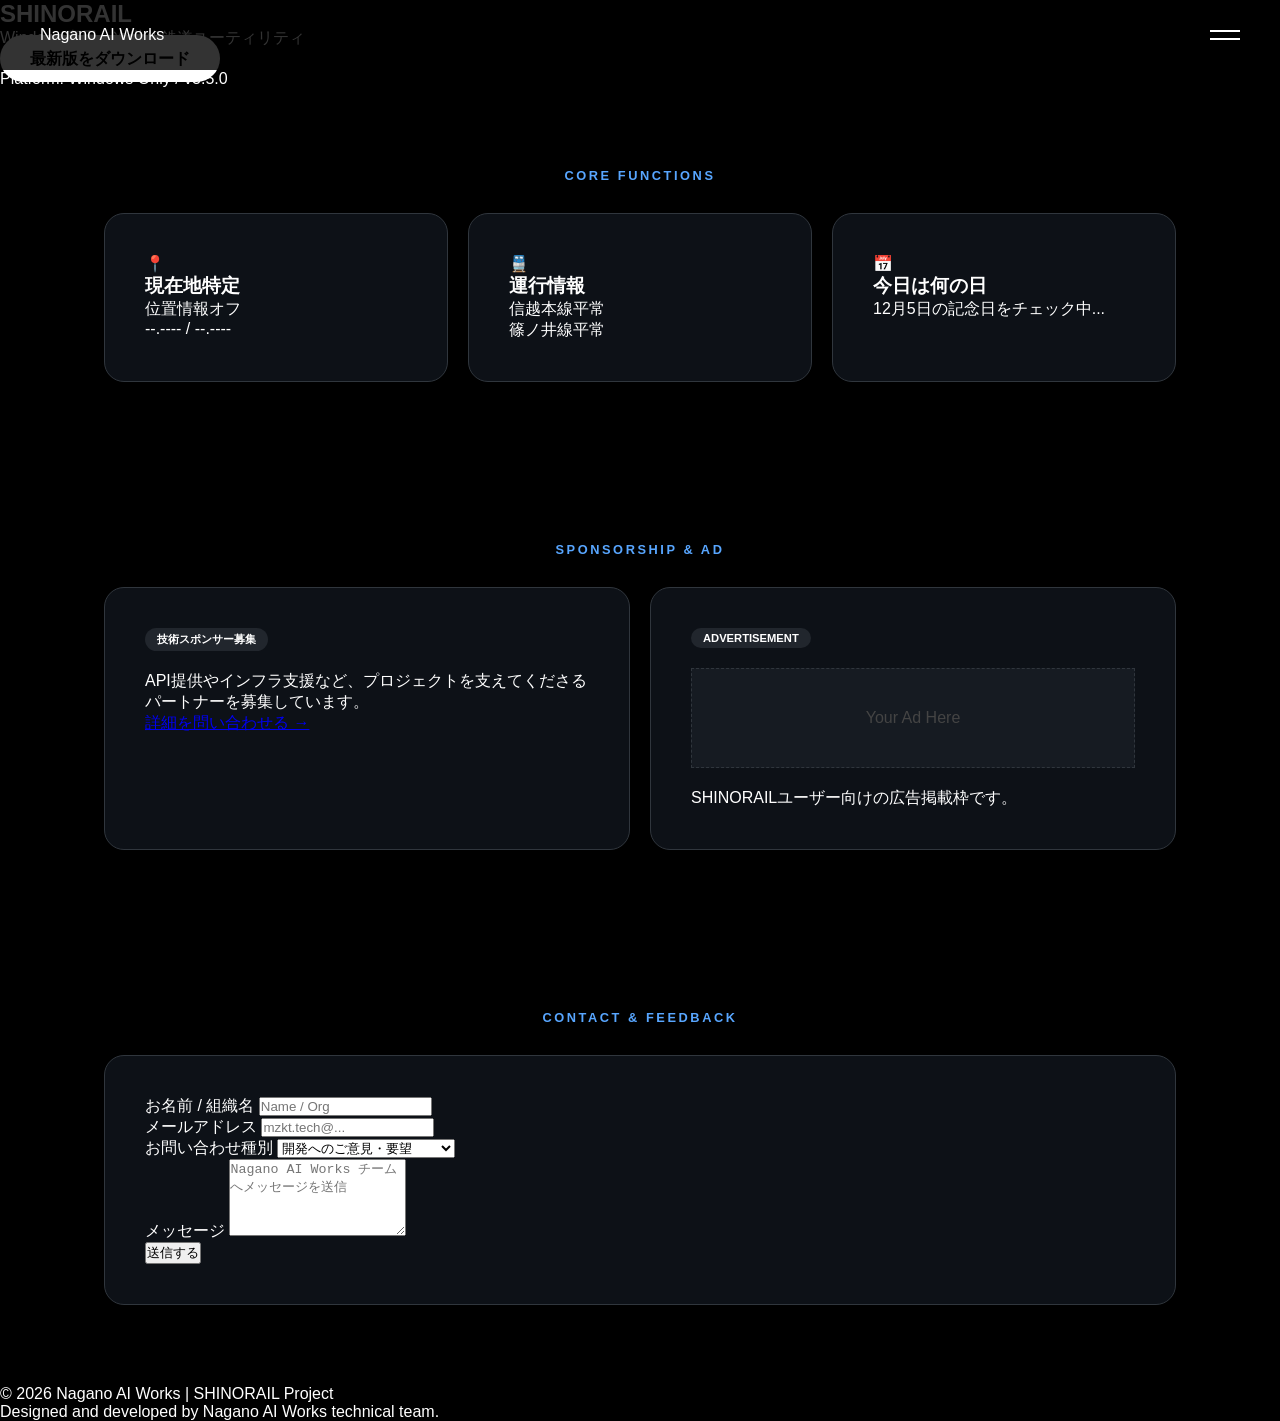
==== commit 376dd4eb: "Update title and content for index.html" ====
--- a/index.html
+++ b/index.html
@@ -3,14 +3,17 @@
 <head>
     <meta charset="UTF-8">
     <meta name="viewport" content="width=device-width, initial-scale=1.0">
-    <title>SHINORAIL | Official PR & Support</title>
+    <title>SHINORAIL | Nagano AI Works</title>
     <link rel="stylesheet" href="style.css">
 </head>
 <body>
 
 <header>
     <div class="logo">Nagano AI Works</div>
-    <button class="menu-trigger" id="js-menu-open"><span></span><span></span></button>
+    <button class="menu-trigger" id="js-menu-open">
+        <span></span>
+        <span></span>
+    </button>
 </header>
 
 <div class="menu-overlay" id="js-menu-overlay">
@@ -19,26 +22,46 @@
         <a href="#home">Home</a>
         <a href="#features">Features</a>
         <a href="#sponsor">Sponsor</a>
-        <a href="#feedback">Feedback</a>
-        <a href="legal.html">Legal</a>
+        <a href="#contact">Contact</a>
     </nav>
 </div>
 
 <main>
     <section class="hero" id="home">
         <div class="hero-content">
-            <h1>SHINORAIL</h1>
+            <h1 class="glitch">SHINORAIL</h1>
             <p class="tagline">Windows専用・次世代鉄道ユーティリティ</p>
-            <a href="https://github.com/shinorail/NihongoFactChecker/releases" class="btn-main">Get SHINORAIL for Windows</a>
+            <div class="hero-btns">
+                <a href="https://github.com/shinorail/NihongoFactChecker/releases" class="btn-main">最新版をダウンロード</a>
+                <p class="version-info">Platform: Windows Only / v3.5.0</p>
+            </div>
         </div>
     </section>
 
     <section class="section-wrap" id="features">
-        <h2 class="label-title">CORE FEATURES</h2>
+        <h2 class="label-title">CORE FUNCTIONS</h2>
         <div class="grid-container">
-            <div class="feature-card"><h3>📍 位置情報</h3><p>現在地を特定し住所を表示。移動中もリアルタイムに更新されます。</p></div>
-            <div class="feature-card"><h3>🚆 運行情報</h3><p>設定した路線の状況をデスクトップで監視。遅延を逃しません。</p></div>
-            <div class="feature-card"><h3>📅 記念日</h3><p>「今日は何の日」を表示。毎日の起動に楽しみをプラスします。</p></div>
+            <div class="feature-card" id="card-geo">
+                <span class="f-icon">📍</span>
+                <h3>現在地特定</h3>
+                <div id="js-location-name" class="display-val">取得中...</div>
+                <div id="js-latlng" class="sub-val">--.---- / --.----</div>
+            </div>
+
+            <div class="feature-card" id="card-traffic">
+                <span class="f-icon">🚆</span>
+                <h3>運行情報</h3>
+                <div class="traffic-list">
+                    <div class="item"><span>信越本線</span><span class="status ok">平常</span></div>
+                    <div class="item"><span>篠ノ井線</span><span class="status ok">平常</span></div>
+                </div>
+            </div>
+
+            <div class="feature-card" id="card-day">
+                <span class="f-icon">📅</span>
+                <h3>今日は何の日</h3>
+                <div id="js-anniversary" class="display-val small">読み込み中...</div>
+            </div>
         </div>
     </section>
 
@@ -47,32 +70,56 @@
         <div class="grid-container">
             <div class="card sponsor-card">
                 <span class="badge">技術スポンサー募集</span>
-                <p>API提供やインフラ支援など、SHINORAILの技術基盤を支えてくださる企業・個人を募集しています。</p>
-                <a href="mailto:your-email@example.com" class="contact-link">お問い合わせ →</a>
+                <p>API提供やインフラ支援など、プロジェクトを支えてくださるパートナーを募集しています。</p>
+                <a href="#contact" class="contact-link">詳細を問い合わせる →</a>
             </div>
             <div class="card ad-card">
                 <span class="badge">ADVERTISEMENT</span>
                 <div class="ad-placeholder">Your Ad Here</div>
-                <p>月間アクティブユーザー向けの広告掲載が可能です。</p>
+                <p>SHINORAILユーザー向けの広告掲載枠です。</p>
             </div>
         </div>
     </section>
 
-    <section class="section-wrap" id="feedback">
-        <h2 class="label-title">DEVELOPMENT</h2>
-        <div class="card wide-card">
-            <h3>開発へのご意見・技術協力</h3>
-            <p>SHINORAILは常に進化しています。「こんな機能が欲しい」「コードの改善提案」など、開発者宮嵜へのフィードバックをお待ちしております。</p>
-            <div class="btn-group">
-                <a href="https://github.com/shinorail/NihongoFactChecker/issues" class="btn-sub">Issueを送る</a>
-                <a href="#" class="btn-sub">フォームから送信</a>
-            </div>
+    <section class="section-wrap" id="contact">
+        <h2 class="label-title">CONTACT & FEEDBACK</h2>
+        <div class="card form-card">
+            <form id="js-contact-form">
+                <div class="form-grid">
+                    <div class="form-group">
+                        <label>お名前 / 組織名</label>
+                        <input type="text" name="name" placeholder="Name / Org" required>
+                    </div>
+                    <div class="form-group">
+                        <label>メールアドレス</label>
+                        <input type="email" name="email" placeholder="mzkt.tech@..." required>
+                    </div>
+                    <div class="form-group full-width">
+                        <label>お問い合わせ種別</label>
+                        <select name="type" class="custom-select">
+                            <option value="feedback">開発へのご意見・要望</option>
+                            <option value="sponsor">技術スポンサー・広告掲載</option>
+                            <option value="bug">バグ報告</option>
+                            <option value="other">その他</option>
+                        </select>
+                    </div>
+                    <div class="form-group full-width">
+                        <label>メッセージ</label>
+                        <textarea name="message" rows="5" placeholder="Nagano AI Works チームへメッセージを送信" required></textarea>
+                    </div>
+                </div>
+                <button type="submit" class="btn-submit">送信する</button>
+            </form>
+            <div id="js-form-status" class="form-status"></div>
         </div>
     </section>
 </main>
 
 <footer>
-    <p>&copy; 2026 Nagano AI Works | Miyazaki</p>
+    <div class="footer-inner">
+        <p>&copy; 2026 Nagano AI Works | SHINORAIL Project</p>
+        <p class="platform-note">Designed and developed by Nagano AI Works technical team.</p>
+    </div>
 </footer>
 
 <script src="script.js"></script>
--- a/style.css
+++ b/style.css
@@ -1,90 +1,35 @@
 :root {
-    --bg: #000000;
-    --card-bg: #111111;
+    --bg: #000;
+    --card: #0d1117;
     --accent: #58a6ff;
-    --green: #3fb950;
-    --text: #ffffff;
+    --border: #30363d;
     --text-dim: #8b949e;
-    --border: #30363d;
 }
 
 * { box-sizing: border-box; margin: 0; padding: 0; }
-body {
-    background-color: var(--bg);
-    color: var(--text);
-    font-family: -apple-system, BlinkMacSystemFont, "Segoe UI", Roboto, "Helvetica Neue", Arial, sans-serif;
-    display: flex;
-    justify-content: center;
-    align-items: center;
-    min-height: 100vh;
-}
+body { background: var(--bg); color: #fff; font-family: -apple-system, sans-serif; }
 
-.grid-container {
-    display: grid;
-    grid-template-columns: repeat(auto-fit, minmax(300px, 1fr));
-    gap: 16px;
-    width: 95%;
-    max-width: 1000px;
-    padding: 20px;
-}
+/* Header & Menu */
+header { position: fixed; top: 0; width: 100%; height: 70px; padding: 0 40px; display: flex; justify-content: space-between; align-items: center; z-index: 1000; background: rgba(0,0,0,0.8); }
+.menu-trigger { background: none; border: none; cursor: pointer; width: 30px; }
+.menu-trigger span { display: block; width: 100%; height: 2px; background: #fff; margin: 6px 0; }
 
-.feature-card {
-    background: var(--card-bg);
-    border: 1px solid var(--border);
-    border-radius: 12px;
-    padding: 24px;
-    min-height: 200px;
-    display: flex;
-    flex-direction: column;
-    justify-content: center;
-    transition: 0.2s ease;
-}
+.menu-overlay { position: fixed; inset: 0; background: #000; z-index: 2000; display: flex; justify-content: center; align-items: center; opacity: 0; visibility: hidden; transition: 0.4s; }
+.menu-overlay.active { opacity: 1; visibility: visible; }
+.huge-nav a { display: block; font-size: 5rem; font-weight: 900; color: #fff; text-decoration: none; margin: 10px 0; }
 
-.feature-card:hover {
-    border-color: var(--accent);
-}
+/* Sections */
+.section-wrap { padding: 80px 5%; max-width: 1200px; margin: 0 auto; }
+.label-title { font-size: 0.8rem; letter-spacing: 0.2em; color: var(--accent); margin-bottom: 30px; text-align: center; }
 
-.label {
-    display: block;
-    font-size: 0.75rem;
-    font-weight: 700;
-    color: var(--accent);
-    letter-spacing: 0.1em;
-    margin-bottom: 12px;
-}
+/* Grid & Cards */
+.grid-container { display: grid; grid-template-columns: repeat(auto-fit, minmax(300px, 1fr)); gap: 20px; }
+.card, .feature-card { background: var(--card); border: 1px solid var(--border); padding: 40px; border-radius: 20px; transition: 0.3s; }
+.card:hover { border-color: var(--accent); }
 
-.display-value {
-    font-size: 1.8rem;
-    font-weight: 800;
-    line-height: 1.2;
-}
+.badge { display: inline-block; padding: 4px 12px; background: #21262d; border-radius: 20px; font-size: 0.7rem; font-weight: bold; margin-bottom: 20px; }
+.ad-placeholder { width: 100%; height: 100px; background: #161b22; border: 1px dashed #30363d; display: flex; align-items: center; justify-content: center; color: #444; margin-bottom: 20px; }
 
-.display-value.small {
-    font-size: 1.2rem;
-}
-
-.sub-value {
-    font-size: 0.85rem;
-    color: var(--text-dim);
-    margin-top: 8px;
-    font-family: monospace;
-}
-
-.traffic-list .item {
-    display: flex;
-    justify-content: space-between;
-    padding: 8px 0;
-    border-bottom: 1px solid rgba(255,255,255,0.05);
-    font-size: 0.95rem;
-}
-
-.status.ok {
-    color: var(--green);
-    font-weight: bold;
-}
-
-@media (max-width: 600px) {
-    .grid-container {
-        grid-template-columns: 1fr;
-    }
-}
+.wide-card { grid-column: 1 / -1; text-align: center; }
+.btn-main { background: #fff; color: #000; padding: 15px 30px; border-radius: 50px; text-decoration: none; font-weight: 800; }
+.btn-sub { border: 1px solid var(--border); color: #fff; padding: 10px 20px; border-radius: 8px; text-decoration: none; margin: 10px; display: inline-block; }
